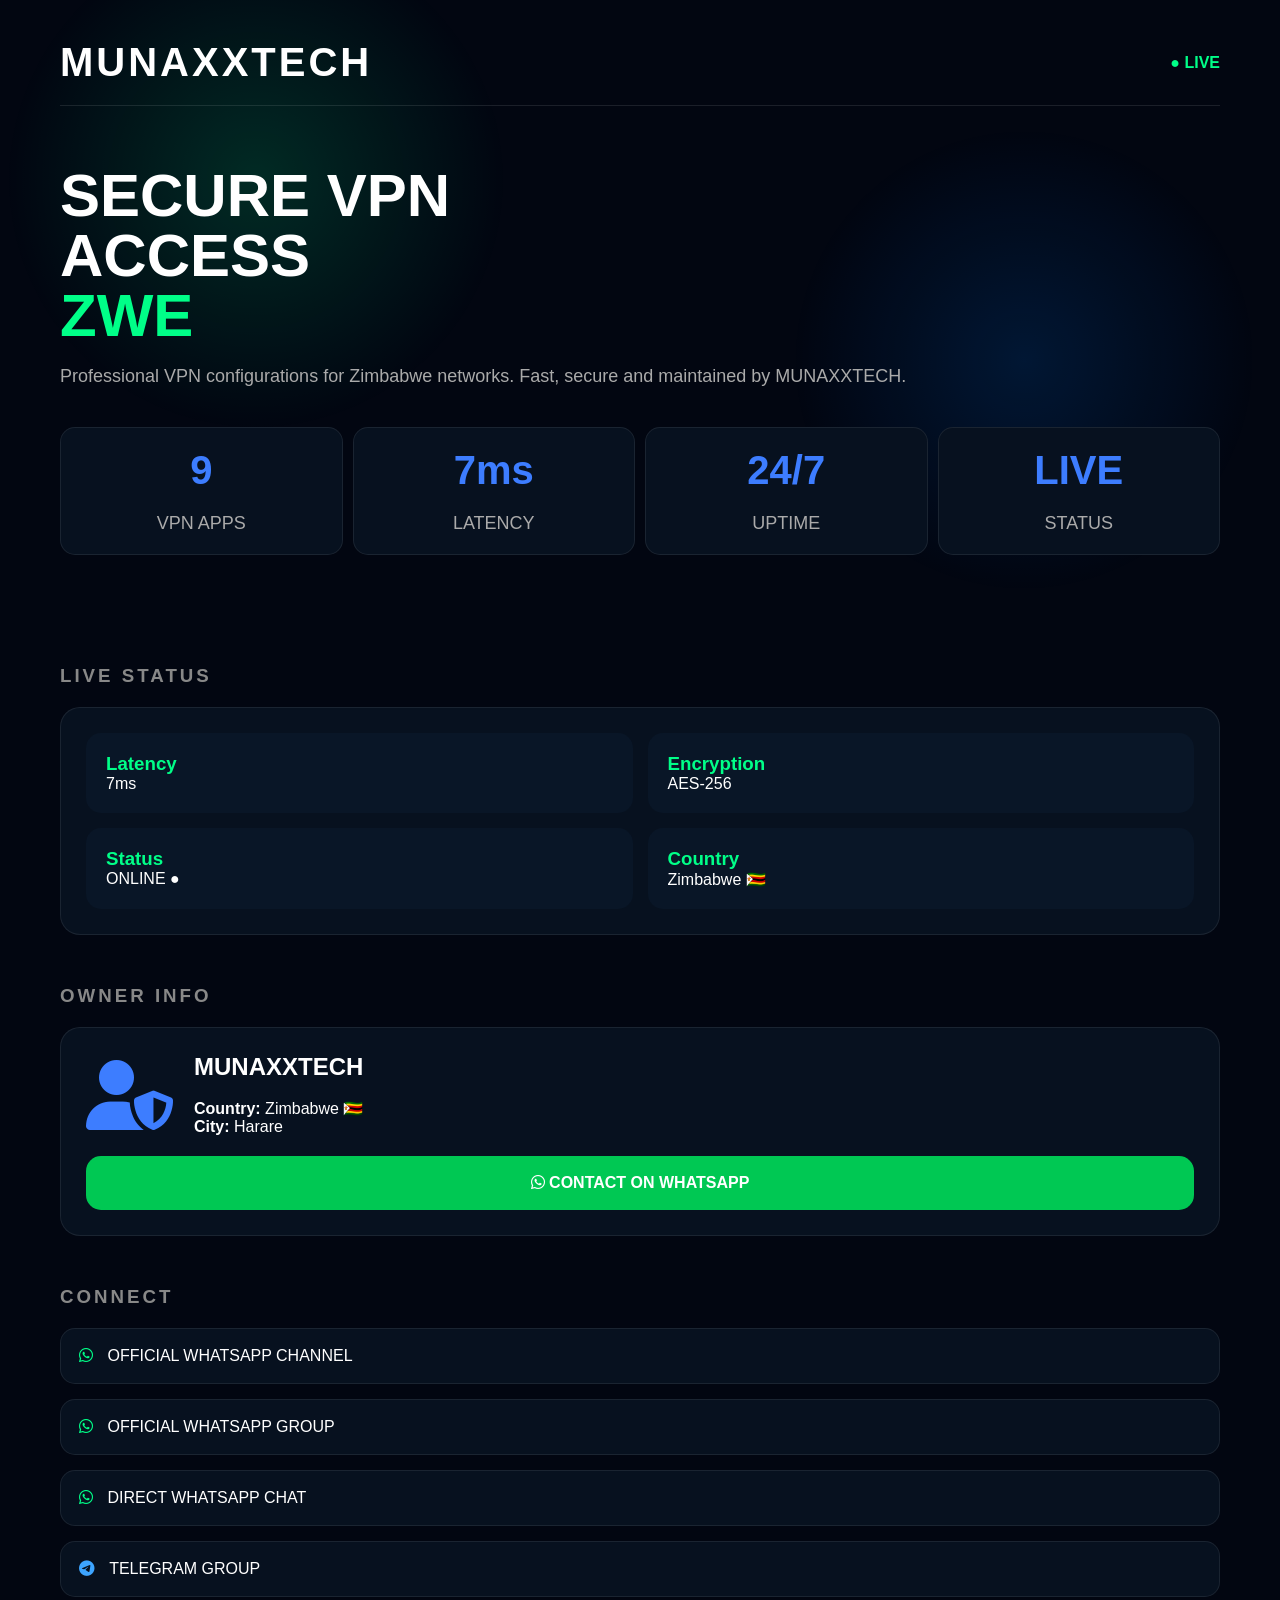
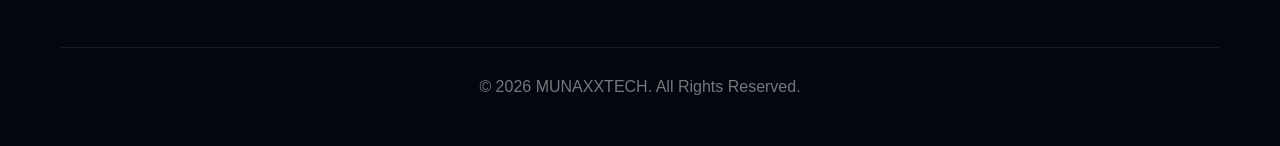
==== index.html @ 03273801 "Update index.html" ====
<!DOCTYPE html>
<html lang="en">
<head>
<meta charset="UTF-8">
<meta name="viewport" content="width=device-width, initial-scale=1.0">
<title>MUNAXXTECH</title>

<link rel="stylesheet" href="https://cdnjs.cloudflare.com/ajax/libs/font-awesome/6.5.1/css/all.min.css">

<style>
*{
margin:0;
padding:0;
box-sizing:border-box;
font-family:Arial,sans-serif;
}

body{
background:#020611;
color:white;
overflow-x:hidden;
}

body::before{
content:"";
position:fixed;
width:100%;
height:100%;
background:
radial-gradient(circle at 20% 20%,rgba(0,255,150,.15),transparent 20%),
radial-gradient(circle at 80% 40%,rgba(0,120,255,.15),transparent 20%);
z-index:-1;
}

.container{
max-width:1200px;
margin:auto;
padding:20px;
}

.header{
display:flex;
justify-content:space-between;
align-items:center;
padding:20px 0;
border-bottom:1px solid rgba(255,255,255,.1);
}

.logo{
font-size:40px;
font-weight:bold;
letter-spacing:3px;
color:white;
}

.live{
color:#00ff88;
font-weight:bold;
}

.hero{
padding:60px 0;
}

.hero h1{
font-size:60px;
line-height:1;
}

.hero span{
color:#00ff88;
}

.hero p{
margin-top:20px;
color:#aaa;
font-size:18px;
}

.stats{
display:grid;
grid-template-columns:repeat(4,1fr);
gap:10px;
margin-top:40px;
}

.stat{
background:#07111f;
border:1px solid rgba(255,255,255,.08);
padding:20px;
text-align:center;
border-radius:15px;
}

.stat h2{
color:#3d7dff;
font-size:40px;
}

.section-title{
margin:50px 0 20px;
color:#888;
letter-spacing:3px;
}

.card{
background:#07111f;
border:1px solid rgba(255,255,255,.08);
border-radius:20px;
padding:25px;
margin-bottom:20px;
}

.status-grid{
display:grid;
grid-template-columns:repeat(2,1fr);
gap:15px;
}

.status-box{
background:#091627;
padding:20px;
border-radius:15px;
}

.status-box h3{
color:#00ff88;
}

.owner{
display:flex;
gap:20px;
align-items:center;
}

.owner i{
font-size:70px;
color:#3d7dff;
}

.links{
display:flex;
flex-direction:column;
gap:15px;
}

.links a{
text-decoration:none;
color:white;
background:#07111f;
padding:18px;
border-radius:15px;
border:1px solid rgba(255,255,255,.08);
transition:.3s;
}

.links a:hover{
background:#0d1f37;
transform:translateY(-2px);
}

.links i{
margin-right:10px;
}

.whatsapp{
color:#00ff88;
}

.telegram{
color:#3da5ff;
}

.contact-btn{
display:block;
margin-top:20px;
background:#00c853;
color:white;
text-align:center;
padding:18px;
border-radius:15px;
text-decoration:none;
font-weight:bold;
}

footer{
margin-top:50px;
text-align:center;
padding:30px;
color:#777;
border-top:1px solid rgba(255,255,255,.08);
}

@media(max-width:768px){

.hero h1{
font-size:45px;
}

.stats{
grid-template-columns:repeat(2,1fr);
}

.status-grid{
grid-template-columns:1fr;
}

.owner{
flex-direction:column;
text-align:center;
}
}
</style>
</head>

<body>

<div class="container">

<div class="header">
<div class="logo">MUNAXXTECH</div>
<div class="live">● LIVE</div>
</div>

<section class="hero">
<h1>SECURE VPN<br>ACCESS<br><span>ZWE</span></h1>

<p>
Professional VPN configurations for Zimbabwe networks.
Fast, secure and maintained by MUNAXXTECH.
</p>

<div class="stats">
<div class="stat">
<h2>9</h2>
<p>VPN APPS</p>
</div>

<div class="stat">
<h2>7ms</h2>
<p>LATENCY</p>
</div>

<div class="stat">
<h2>24/7</h2>
<p>UPTIME</p>
</div>

<div class="stat">
<h2>LIVE</h2>
<p>STATUS</p>
</div>
</div>
</section>

<h3 class="section-title">LIVE STATUS</h3>

<div class="card">
<div class="status-grid">

<div class="status-box">
<h3>Latency</h3>
<p>7ms</p>
</div>

<div class="status-box">
<h3>Encryption</h3>
<p>AES-256</p>
</div>

<div class="status-box">
<h3>Status</h3>
<p>ONLINE ●</p>
</div>

<div class="status-box">
<h3>Country</h3>
<p>Zimbabwe 🇿🇼</p>
</div>

</div>
</div>

<h3 class="section-title">OWNER INFO</h3>

<div class="card">
<div class="owner">

<i class="fas fa-user-shield"></i>

<div>
<h2>MUNAXXTECH</h2>
<br>
<p><strong>Country:</strong> Zimbabwe 🇿🇼</p>
<p><strong>City:</strong> Harare</p>
</div>

</div>

<a class="contact-btn"
href="https://wa.me/263780930212?text=Hi%20MUNAXXTECH">
<i class="fab fa-whatsapp"></i>
CONTACT ON WHATSAPP
</a>

</div>

<h3 class="section-title">CONNECT</h3>

<div class="links">

<a href="https://whatsapp.com/channel/0029Vb84YoXBPzjUjqbZ5Y3A">
<i class="fab fa-whatsapp whatsapp"></i>
OFFICIAL WHATSAPP CHANNEL
</a>

<a href="https://chat.whatsapp.com/Ico1FmqPQt24l20AGNIb79?s=cl&p=a&ilr=1">
<i class="fab fa-whatsapp whatsapp"></i>
OFFICIAL WHATSAPP GROUP
</a>

<a href="https://wa.me/263780930212?text=Hi%20MUNAXXTECH">
<i class="fab fa-whatsapp whatsapp"></i>
DIRECT WHATSAPP CHAT
</a>

<a href="https://t.me/+JIW2xz5y0QU4YjM0">
<i class="fab fa-telegram telegram"></i>
TELEGRAM GROUP
</a>

</div>

<footer>
© 2026 MUNAXXTECH. All Rights Reserved.
</footer>

</div>

</body>
</html>
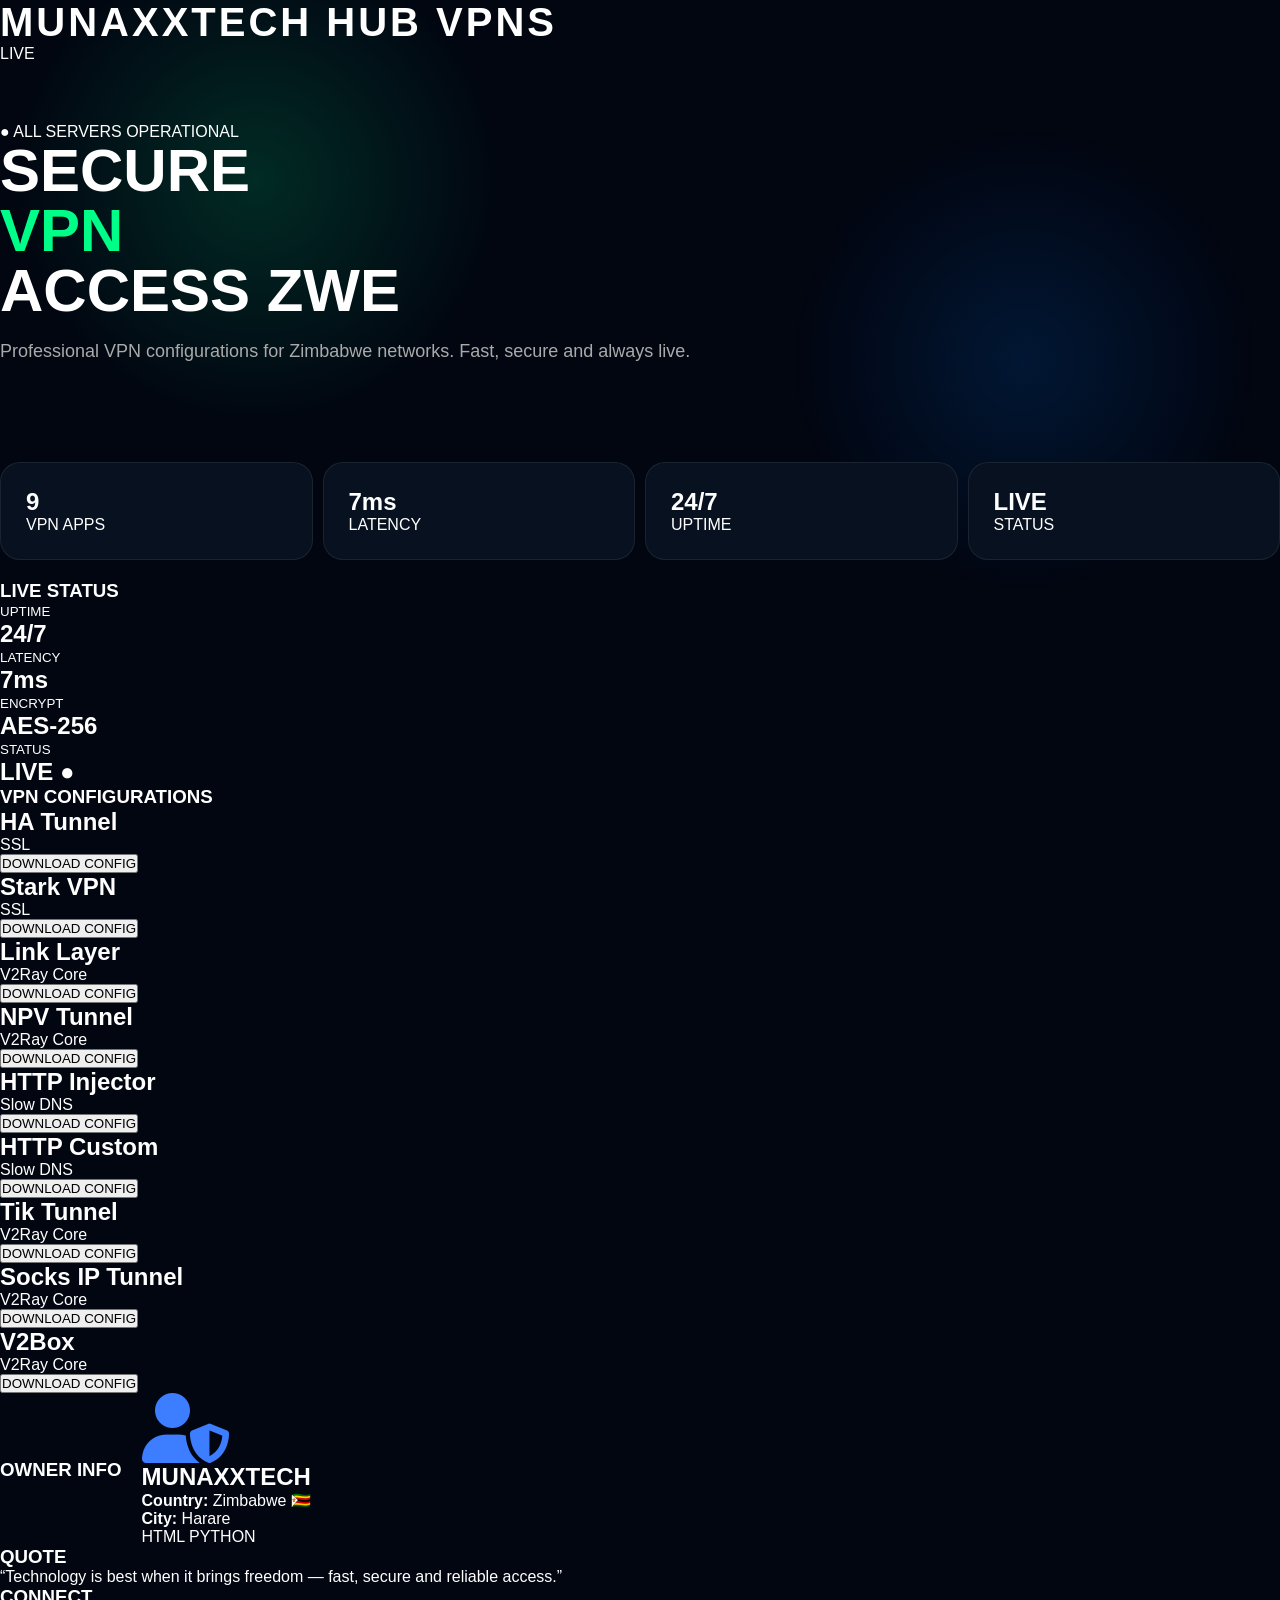
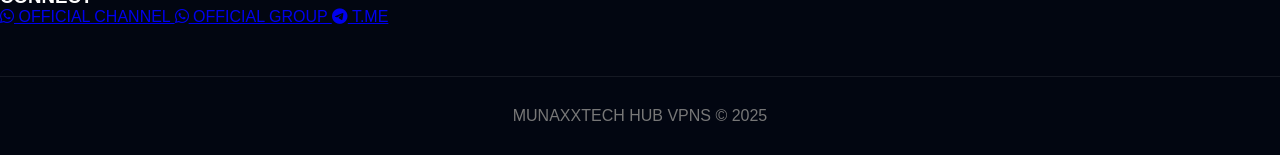
==== commit ce10e298: "Update index.html" ====
--- a/index.html
+++ b/index.html
@@ -3,339 +3,257 @@
 <head>
 <meta charset="UTF-8">
 <meta name="viewport" content="width=device-width, initial-scale=1.0">
-<title>MUNAXXTECH</title>
-
-<link rel="stylesheet" href="https://cdnjs.cloudflare.com/ajax/libs/font-awesome/6.5.1/css/all.min.css">
-
-<style>
-*{
-margin:0;
-padding:0;
-box-sizing:border-box;
-font-family:Arial,sans-serif;
-}
-
-body{
-background:#020611;
-color:white;
-overflow-x:hidden;
-}
-
-body::before{
-content:"";
-position:fixed;
-width:100%;
-height:100%;
-background:
-radial-gradient(circle at 20% 20%,rgba(0,255,150,.15),transparent 20%),
-radial-gradient(circle at 80% 40%,rgba(0,120,255,.15),transparent 20%);
-z-index:-1;
-}
-
-.container{
-max-width:1200px;
-margin:auto;
-padding:20px;
-}
-
-.header{
-display:flex;
-justify-content:space-between;
-align-items:center;
-padding:20px 0;
-border-bottom:1px solid rgba(255,255,255,.1);
-}
-
-.logo{
-font-size:40px;
-font-weight:bold;
-letter-spacing:3px;
-color:white;
-}
-
-.live{
-color:#00ff88;
-font-weight:bold;
-}
-
-.hero{
-padding:60px 0;
-}
-
-.hero h1{
-font-size:60px;
-line-height:1;
-}
-
-.hero span{
-color:#00ff88;
-}
-
-.hero p{
-margin-top:20px;
-color:#aaa;
-font-size:18px;
-}
-
-.stats{
-display:grid;
-grid-template-columns:repeat(4,1fr);
-gap:10px;
-margin-top:40px;
-}
-
-.stat{
-background:#07111f;
-border:1px solid rgba(255,255,255,.08);
-padding:20px;
-text-align:center;
-border-radius:15px;
-}
-
-.stat h2{
-color:#3d7dff;
-font-size:40px;
-}
-
-.section-title{
-margin:50px 0 20px;
-color:#888;
-letter-spacing:3px;
-}
-
-.card{
-background:#07111f;
-border:1px solid rgba(255,255,255,.08);
-border-radius:20px;
-padding:25px;
-margin-bottom:20px;
-}
-
-.status-grid{
-display:grid;
-grid-template-columns:repeat(2,1fr);
-gap:15px;
-}
-
-.status-box{
-background:#091627;
-padding:20px;
-border-radius:15px;
-}
-
-.status-box h3{
-color:#00ff88;
-}
-
-.owner{
-display:flex;
-gap:20px;
-align-items:center;
-}
-
-.owner i{
-font-size:70px;
-color:#3d7dff;
-}
-
-.links{
-display:flex;
-flex-direction:column;
-gap:15px;
-}
-
-.links a{
-text-decoration:none;
-color:white;
-background:#07111f;
-padding:18px;
-border-radius:15px;
-border:1px solid rgba(255,255,255,.08);
-transition:.3s;
-}
-
-.links a:hover{
-background:#0d1f37;
-transform:translateY(-2px);
-}
-
-.links i{
-margin-right:10px;
-}
-
-.whatsapp{
-color:#00ff88;
-}
-
-.telegram{
-color:#3da5ff;
-}
-
-.contact-btn{
-display:block;
-margin-top:20px;
-background:#00c853;
-color:white;
-text-align:center;
-padding:18px;
-border-radius:15px;
-text-decoration:none;
-font-weight:bold;
-}
-
-footer{
-margin-top:50px;
-text-align:center;
-padding:30px;
-color:#777;
-border-top:1px solid rgba(255,255,255,.08);
-}
-
-@media(max-width:768px){
-
-.hero h1{
-font-size:45px;
-}
-
-.stats{
-grid-template-columns:repeat(2,1fr);
-}
-
-.status-grid{
-grid-template-columns:1fr;
-}
-
-.owner{
-flex-direction:column;
-text-align:center;
-}
-}
-</style>
+<title>MUNAXXTECH HUB VPNS</title>
+
+<link rel="stylesheet" href="style.css">
+
+<link rel="stylesheet"
+href="https://cdnjs.cloudflare.com/ajax/libs/font-awesome/6.5.1/css/all.min.css">
 </head>
 
 <body>
 
-<div class="container">
-
-<div class="header">
-<div class="logo">MUNAXXTECH</div>
-<div class="live">● LIVE</div>
-</div>
+<div class="background"></div>
+
+<header>
+    <div class="logo">
+        <span class="dot"></span>
+        MUNAXXTECH HUB VPNS
+    </div>
+
+    <div class="status">
+        <span class="live-dot"></span>
+        LIVE
+    </div>
+</header>
 
 <section class="hero">
-<h1>SECURE VPN<br>ACCESS<br><span>ZWE</span></h1>
-
-<p>
-Professional VPN configurations for Zimbabwe networks.
-Fast, secure and maintained by MUNAXXTECH.
-</p>
-
-<div class="stats">
-<div class="stat">
-<h2>9</h2>
-<p>VPN APPS</p>
-</div>
-
-<div class="stat">
-<h2>7ms</h2>
-<p>LATENCY</p>
-</div>
-
-<div class="stat">
-<h2>24/7</h2>
-<p>UPTIME</p>
-</div>
-
-<div class="stat">
-<h2>LIVE</h2>
-<p>STATUS</p>
-</div>
-</div>
-</section>
-
-<h3 class="section-title">LIVE STATUS</h3>
-
-<div class="card">
-<div class="status-grid">
-
-<div class="status-box">
-<h3>Latency</h3>
-<p>7ms</p>
-</div>
-
-<div class="status-box">
-<h3>Encryption</h3>
-<p>AES-256</p>
-</div>
-
-<div class="status-box">
-<h3>Status</h3>
-<p>ONLINE ●</p>
-</div>
-
-<div class="status-box">
-<h3>Country</h3>
-<p>Zimbabwe 🇿🇼</p>
-</div>
-
-</div>
-</div>
-
-<h3 class="section-title">OWNER INFO</h3>
-
-<div class="card">
-<div class="owner">
-
-<i class="fas fa-user-shield"></i>
-
-<div>
-<h2>MUNAXXTECH</h2>
-<br>
-<p><strong>Country:</strong> Zimbabwe 🇿🇼</p>
-<p><strong>City:</strong> Harare</p>
-</div>
-
-</div>
-
-<a class="contact-btn"
-href="https://wa.me/263780930212?text=Hi%20MUNAXXTECH">
+
+    <div class="server-badge">
+        ● ALL SERVERS OPERATIONAL
+    </div>
+
+    <h1>
+        SECURE<br>
+        <span>VPN</span><br>
+        ACCESS ZWE
+    </h1>
+
+    <p>
+        Professional VPN configurations for Zimbabwe networks.
+        Fast, secure and always live.
+    </p>
+
+</section>
+
+<section class="stats">
+
+    <div class="card">
+        <h2>9</h2>
+        <p>VPN APPS</p>
+    </div>
+
+    <div class="card">
+        <h2>7ms</h2>
+        <p>LATENCY</p>
+    </div>
+
+    <div class="card">
+        <h2>24/7</h2>
+        <p>UPTIME</p>
+    </div>
+
+    <div class="card">
+        <h2>LIVE</h2>
+        <p>STATUS</p>
+    </div>
+
+</section>
+
+<section class="live-status">
+
+    <h3>LIVE STATUS</h3>
+
+    <div class="status-card">
+
+        <div>
+            <small>UPTIME</small>
+            <h2>24/7</h2>
+        </div>
+
+        <div>
+            <small>LATENCY</small>
+            <h2>7ms</h2>
+        </div>
+
+        <div>
+            <small>ENCRYPT</small>
+            <h2>AES-256</h2>
+        </div>
+
+        <div>
+            <small>STATUS</small>
+            <h2 class="green">LIVE ●</h2>
+        </div>
+
+    </div>
+
+</section>
+
+<section class="vpn-section">
+
+<h3>VPN CONFIGURATIONS</h3>
+
+<div class="vpn-card">
+    <div>
+        <h2>HA Tunnel</h2>
+        <p>SSL</p>
+    </div>
+    <button>DOWNLOAD CONFIG</button>
+</div>
+
+<div class="vpn-card">
+    <div>
+        <h2>Stark VPN</h2>
+        <p>SSL</p>
+    </div>
+    <button>DOWNLOAD CONFIG</button>
+</div>
+
+<div class="vpn-card">
+    <div>
+        <h2>Link Layer</h2>
+        <p>V2Ray Core</p>
+    </div>
+    <button>DOWNLOAD CONFIG</button>
+</div>
+
+<div class="vpn-card">
+    <div>
+        <h2>NPV Tunnel</h2>
+        <p>V2Ray Core</p>
+    </div>
+    <button>DOWNLOAD CONFIG</button>
+</div>
+
+<div class="vpn-card">
+    <div>
+        <h2>HTTP Injector</h2>
+        <p>Slow DNS</p>
+    </div>
+    <button>DOWNLOAD CONFIG</button>
+</div>
+
+<div class="vpn-card">
+    <div>
+        <h2>HTTP Custom</h2>
+        <p>Slow DNS</p>
+    </div>
+    <button>DOWNLOAD CONFIG</button>
+</div>
+
+<div class="vpn-card">
+    <div>
+        <h2>Tik Tunnel</h2>
+        <p>V2Ray Core</p>
+    </div>
+    <button>DOWNLOAD CONFIG</button>
+</div>
+
+<div class="vpn-card">
+    <div>
+        <h2>Socks IP Tunnel</h2>
+        <p>V2Ray Core</p>
+    </div>
+    <button>DOWNLOAD CONFIG</button>
+</div>
+
+<div class="vpn-card">
+    <div>
+        <h2>V2Box</h2>
+        <p>V2Ray Core</p>
+    </div>
+    <button>DOWNLOAD CONFIG</button>
+</div>
+
+</section>
+
+<section class="owner">
+
+<h3>OWNER INFO</h3>
+
+<div class="owner-card">
+
+    <div class="owner-icon">
+        <i class="fas fa-user-shield"></i>
+    </div>
+
+    <div>
+
+        <h2>MUNAXXTECH</h2>
+
+        <p><strong>Country:</strong> Zimbabwe 🇿🇼</p>
+
+        <p><strong>City:</strong> Harare</p>
+
+        <div class="skills">
+            <span>HTML</span>
+            <span>PYTHON</span>
+        </div>
+
+    </div>
+
+</div>
+
+</section>
+
+<section class="quote">
+
+<h3>QUOTE</h3>
+
+<div class="quote-box">
+    “Technology is best when it brings freedom —
+    fast, secure and reliable access.”
+</div>
+
+</section>
+
+<section class="connect">
+
+<h3>CONNECT</h3>
+
+<a class="connect-btn"
+href="https://whatsapp.com/channel/0029Vb84YoXBPzjUjqbZ5Y3A"
+target="_blank">
+
 <i class="fab fa-whatsapp"></i>
-CONTACT ON WHATSAPP
+OFFICIAL CHANNEL
+
 </a>
 
-</div>
-
-<h3 class="section-title">CONNECT</h3>
-
-<div class="links">
-
-<a href="https://whatsapp.com/channel/0029Vb84YoXBPzjUjqbZ5Y3A">
-<i class="fab fa-whatsapp whatsapp"></i>
-OFFICIAL WHATSAPP CHANNEL
+<a class="connect-btn"
+href="https://chat.whatsapp.com/Ico1FmqPQt24l20AGNIb79?s=cl&p=a&ilr=1"
+target="_blank">
+
+<i class="fab fa-whatsapp"></i>
+OFFICIAL GROUP
+
 </a>
 
-<a href="https://chat.whatsapp.com/Ico1FmqPQt24l20AGNIb79?s=cl&p=a&ilr=1">
-<i class="fab fa-whatsapp whatsapp"></i>
-OFFICIAL WHATSAPP GROUP
+<a class="connect-btn"
+href="https://t.me/+JIW2xz5y0QU4YjM0"
+target="_blank">
+
+<i class="fab fa-telegram"></i>
+T.ME
+
 </a>
 
-<a href="https://wa.me/263780930212?text=Hi%20MUNAXXTECH">
-<i class="fab fa-whatsapp whatsapp"></i>
-DIRECT WHATSAPP CHAT
-</a>
-
-<a href="https://t.me/+JIW2xz5y0QU4YjM0">
-<i class="fab fa-telegram telegram"></i>
-TELEGRAM GROUP
-</a>
-
-</div>
+</section>
 
 <footer>
-© 2026 MUNAXXTECH. All Rights Reserved.
+    MUNAXXTECH HUB VPNS © 2025
 </footer>
-
-</div>
 
 </body>
 </html>
--- a/style.css
+++ b/style.css
@@ -0,0 +1,208 @@
+*{
+    margin:0;
+    padding:0;
+    box-sizing:border-box;
+    font-family:Arial,sans-serif;
+}
+
+body{
+    background:#020611;
+    color:white;
+    overflow-x:hidden;
+}
+
+body::before{
+    content:"";
+    position:fixed;
+    width:100%;
+    height:100%;
+    background:
+    radial-gradient(circle at 20% 20%,rgba(0,255,150,.15),transparent 20%),
+    radial-gradient(circle at 80% 40%,rgba(0,120,255,.15),transparent 20%);
+    z-index:-1;
+}
+
+.container{
+    max-width:1200px;
+    margin:auto;
+    padding:20px;
+}
+
+.header{
+    display:flex;
+    justify-content:space-between;
+    align-items:center;
+    padding:20px 0;
+    border-bottom:1px solid rgba(255,255,255,.1);
+}
+
+.logo{
+    font-size:40px;
+    font-weight:bold;
+    letter-spacing:3px;
+    color:white;
+}
+
+.live{
+    color:#00ff88;
+    font-weight:bold;
+}
+
+.hero{
+    padding:60px 0;
+}
+
+.hero h1{
+    font-size:60px;
+    line-height:1;
+}
+
+.hero span{
+    color:#00ff88;
+}
+
+.hero p{
+    margin-top:20px;
+    color:#aaa;
+    font-size:18px;
+}
+
+.stats{
+    display:grid;
+    grid-template-columns:repeat(4,1fr);
+    gap:10px;
+    margin-top:40px;
+}
+
+.stat{
+    background:#07111f;
+    border:1px solid rgba(255,255,255,.08);
+    padding:20px;
+    text-align:center;
+    border-radius:15px;
+}
+
+.stat h2{
+    color:#3d7dff;
+    font-size:40px;
+}
+
+.section-title{
+    margin:50px 0 20px;
+    color:#888;
+    letter-spacing:3px;
+}
+
+.card{
+    background:#07111f;
+    border:1px solid rgba(255,255,255,.08);
+    border-radius:20px;
+    padding:25px;
+    margin-bottom:20px;
+}
+
+.status-grid{
+    display:grid;
+    grid-template-columns:repeat(2,1fr);
+    gap:15px;
+}
+
+.status-box{
+    background:#091627;
+    padding:20px;
+    border-radius:15px;
+}
+
+.status-box h3{
+    color:#00ff88;
+}
+
+.owner{
+    display:flex;
+    gap:20px;
+    align-items:center;
+}
+
+.owner i{
+    font-size:70px;
+    color:#3d7dff;
+}
+
+.links{
+    display:flex;
+    flex-direction:column;
+    gap:15px;
+}
+
+.links a{
+    text-decoration:none;
+    color:white;
+    background:#07111f;
+    padding:18px;
+    border-radius:15px;
+    border:1px solid rgba(255,255,255,.08);
+    transition:0.3s;
+}
+
+.links a:hover{
+    background:#0d1f37;
+    transform:translateY(-2px);
+}
+
+.links i{
+    margin-right:10px;
+}
+
+.whatsapp{
+    color:#00ff88;
+}
+
+.telegram{
+    color:#3da5ff;
+}
+
+.contact-btn{
+    display:block;
+    margin-top:20px;
+    background:#00c853;
+    color:white;
+    text-align:center;
+    padding:18px;
+    border-radius:15px;
+    text-decoration:none;
+    font-weight:bold;
+    transition:0.3s;
+}
+
+.contact-btn:hover{
+    background:#00e676;
+    transform:translateY(-2px);
+}
+
+footer{
+    margin-top:50px;
+    text-align:center;
+    padding:30px;
+    color:#777;
+    border-top:1px solid rgba(255,255,255,.08);
+}
+
+@media(max-width:768px){
+
+    .hero h1{
+        font-size:45px;
+    }
+
+    .stats{
+        grid-template-columns:repeat(2,1fr);
+    }
+
+    .status-grid{
+        grid-template-columns:1fr;
+    }
+
+    .owner{
+        flex-direction:column;
+        text-align:center;
+    }
+}
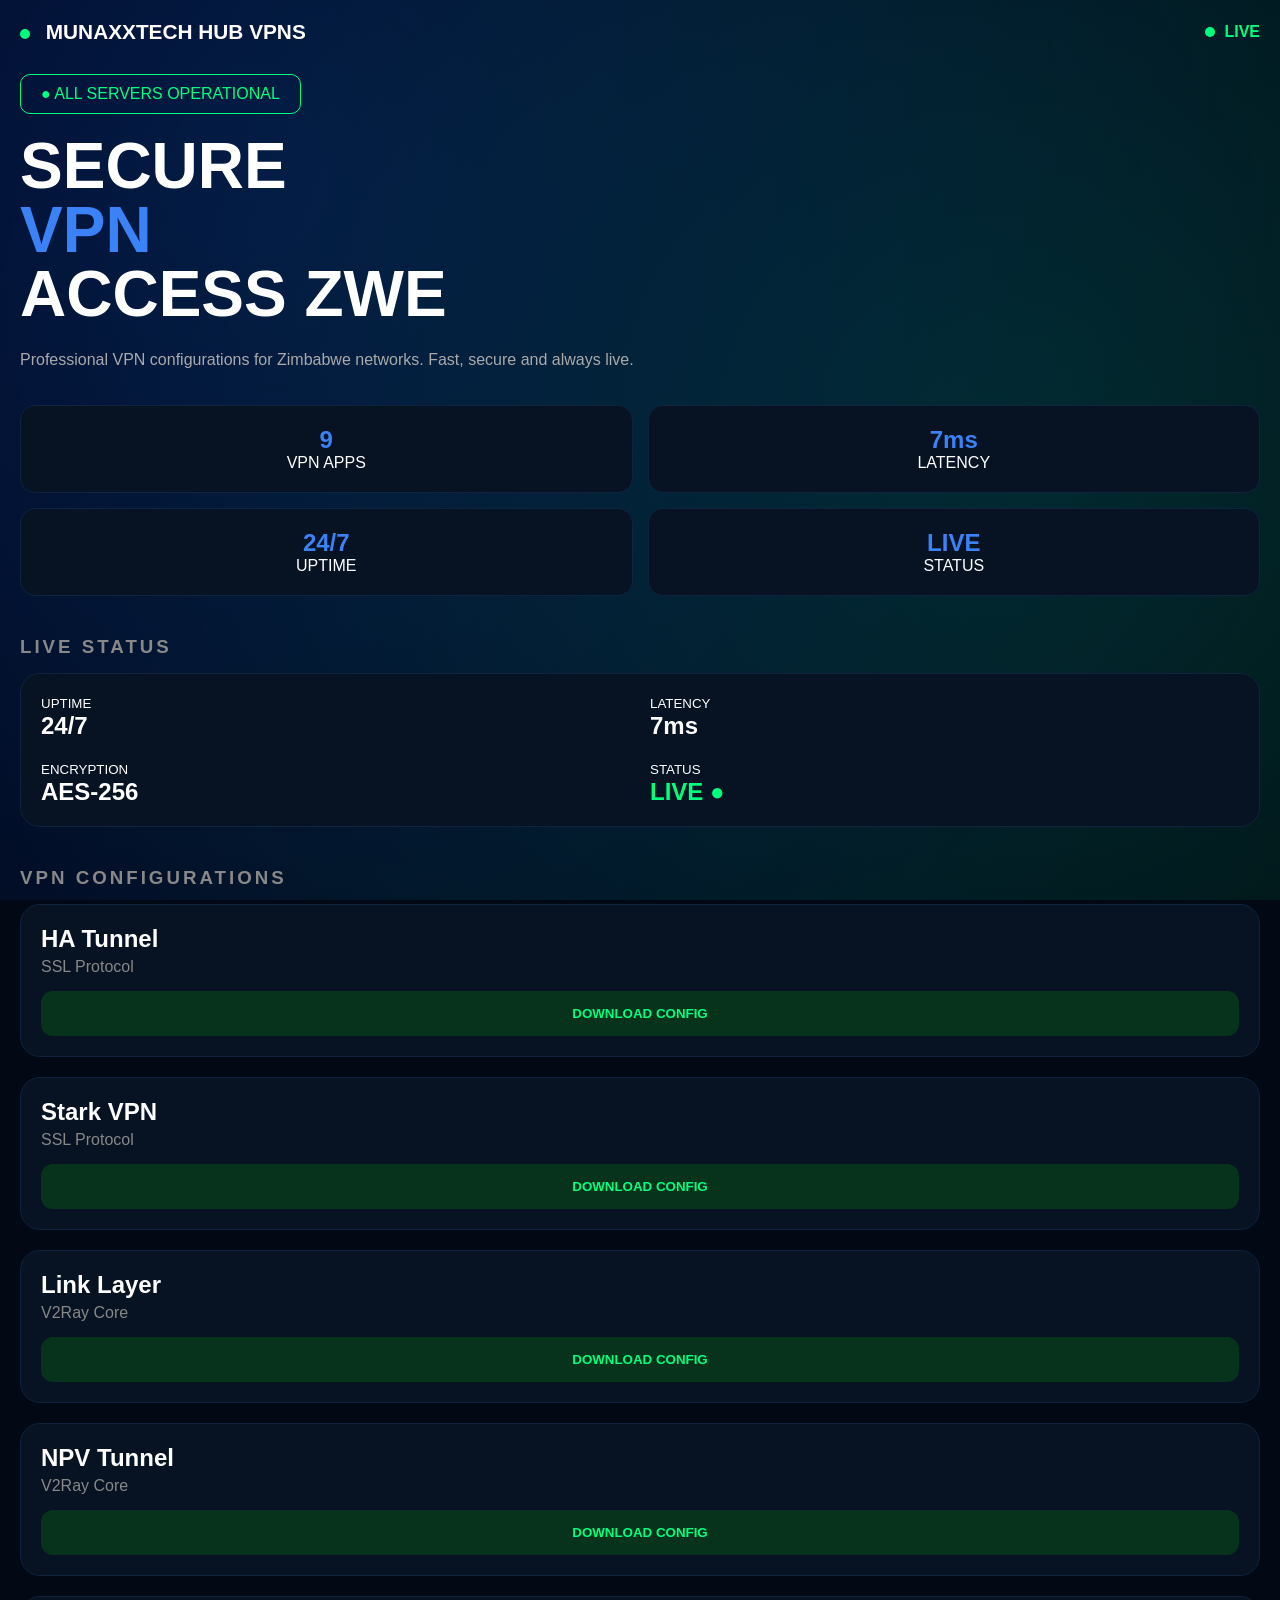
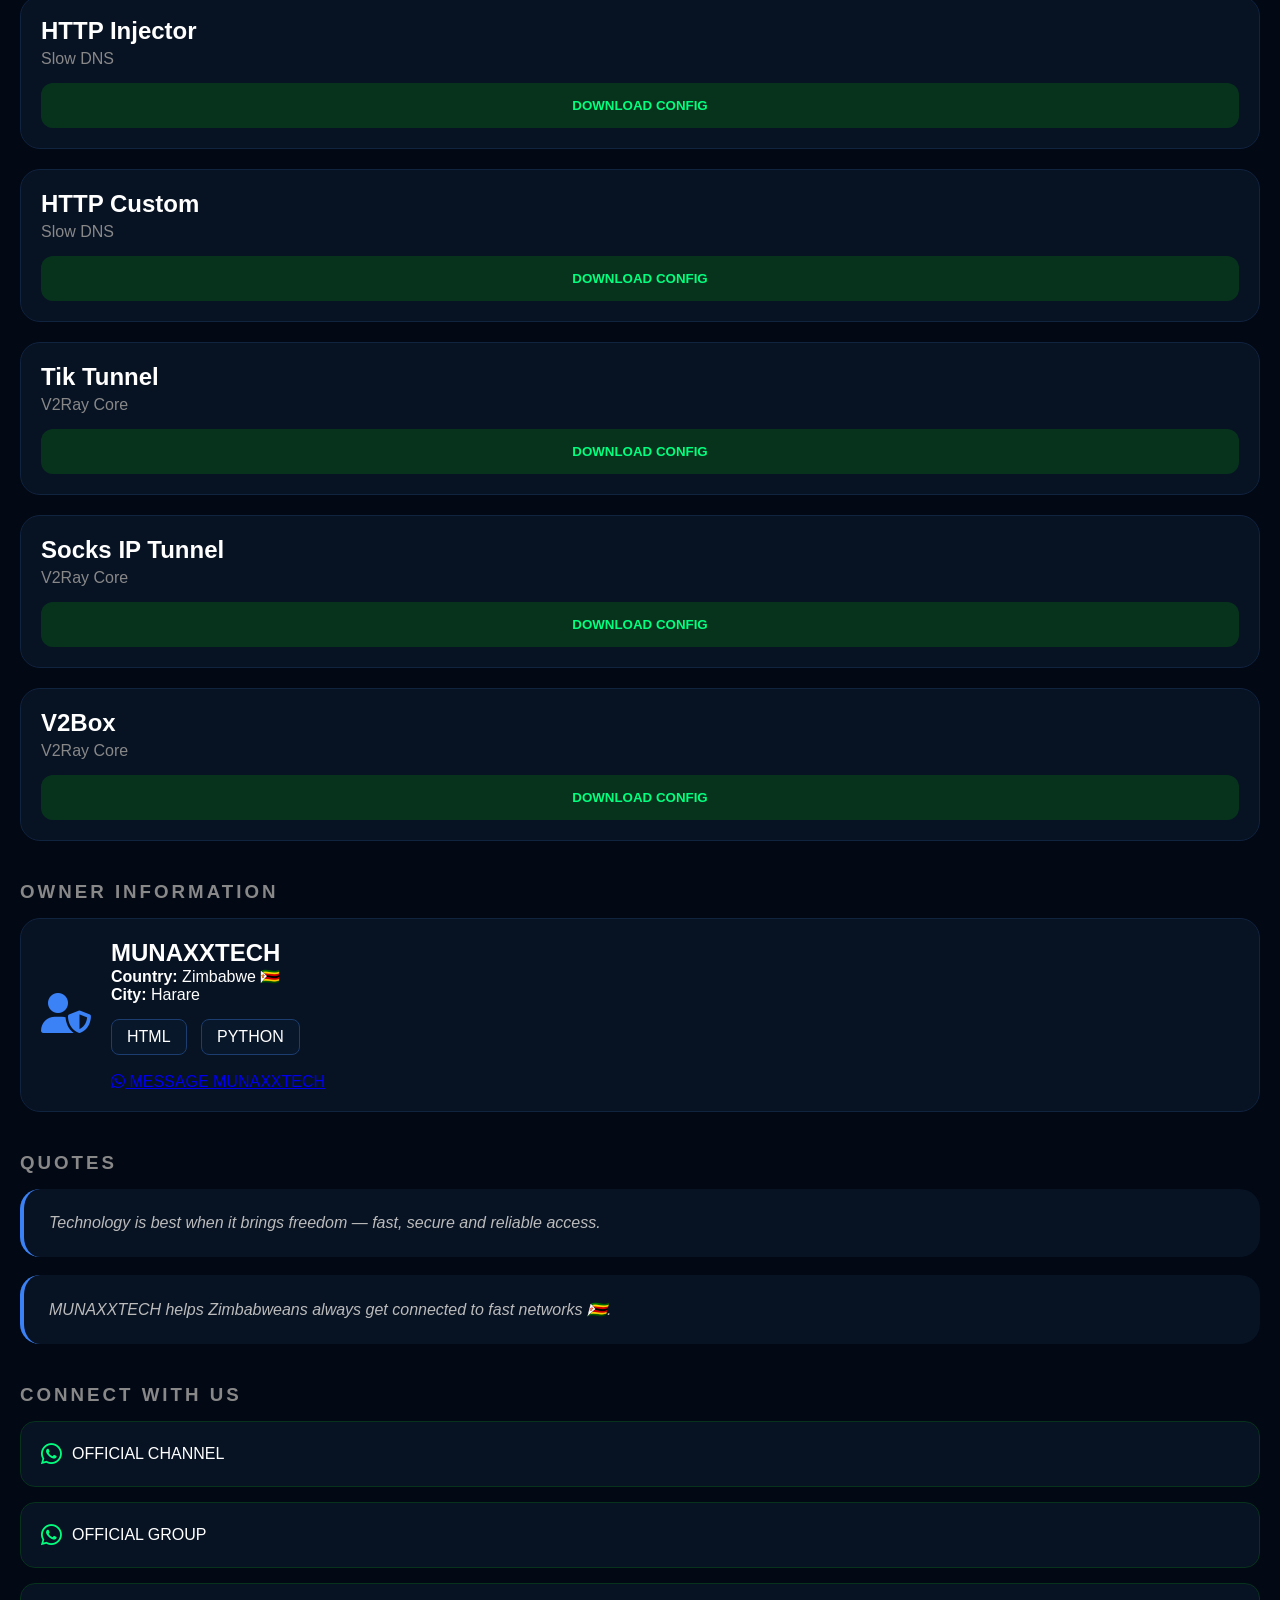
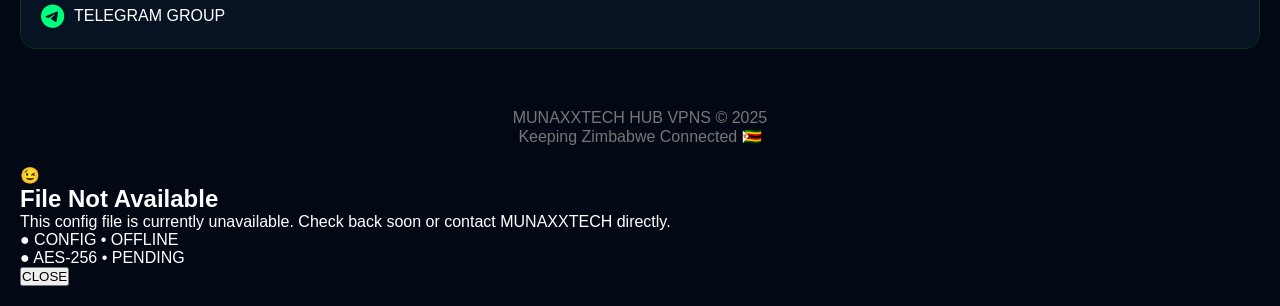
==== commit 75c54467: "Update index.html" ====
--- a/index.html
+++ b/index.html
@@ -87,7 +87,7 @@
         </div>
 
         <div>
-            <small>ENCRYPT</small>
+            <small>ENCRYPTION</small>
             <h2>AES-256</h2>
         </div>
 
@@ -105,74 +105,56 @@
 <h3>VPN CONFIGURATIONS</h3>
 
 <div class="vpn-card">
-    <div>
-        <h2>HA Tunnel</h2>
-        <p>SSL</p>
-    </div>
-    <button>DOWNLOAD CONFIG</button>
-</div>
-
-<div class="vpn-card">
-    <div>
-        <h2>Stark VPN</h2>
-        <p>SSL</p>
-    </div>
-    <button>DOWNLOAD CONFIG</button>
-</div>
-
-<div class="vpn-card">
-    <div>
-        <h2>Link Layer</h2>
-        <p>V2Ray Core</p>
-    </div>
-    <button>DOWNLOAD CONFIG</button>
-</div>
-
-<div class="vpn-card">
-    <div>
-        <h2>NPV Tunnel</h2>
-        <p>V2Ray Core</p>
-    </div>
-    <button>DOWNLOAD CONFIG</button>
-</div>
-
-<div class="vpn-card">
-    <div>
-        <h2>HTTP Injector</h2>
-        <p>Slow DNS</p>
-    </div>
-    <button>DOWNLOAD CONFIG</button>
-</div>
-
-<div class="vpn-card">
-    <div>
-        <h2>HTTP Custom</h2>
-        <p>Slow DNS</p>
-    </div>
-    <button>DOWNLOAD CONFIG</button>
-</div>
-
-<div class="vpn-card">
-    <div>
-        <h2>Tik Tunnel</h2>
-        <p>V2Ray Core</p>
-    </div>
-    <button>DOWNLOAD CONFIG</button>
-</div>
-
-<div class="vpn-card">
-    <div>
-        <h2>Socks IP Tunnel</h2>
-        <p>V2Ray Core</p>
-    </div>
-    <button>DOWNLOAD CONFIG</button>
-</div>
-
-<div class="vpn-card">
-    <div>
-        <h2>V2Box</h2>
-        <p>V2Ray Core</p>
-    </div>
+    <h2>HA Tunnel</h2>
+    <p>SSL Protocol</p>
+    <button>DOWNLOAD CONFIG</button>
+</div>
+
+<div class="vpn-card">
+    <h2>Stark VPN</h2>
+    <p>SSL Protocol</p>
+    <button>DOWNLOAD CONFIG</button>
+</div>
+
+<div class="vpn-card">
+    <h2>Link Layer</h2>
+    <p>V2Ray Core</p>
+    <button>DOWNLOAD CONFIG</button>
+</div>
+
+<div class="vpn-card">
+    <h2>NPV Tunnel</h2>
+    <p>V2Ray Core</p>
+    <button>DOWNLOAD CONFIG</button>
+</div>
+
+<div class="vpn-card">
+    <h2>HTTP Injector</h2>
+    <p>Slow DNS</p>
+    <button>DOWNLOAD CONFIG</button>
+</div>
+
+<div class="vpn-card">
+    <h2>HTTP Custom</h2>
+    <p>Slow DNS</p>
+    <button>DOWNLOAD CONFIG</button>
+</div>
+
+<div class="vpn-card">
+    <h2>Tik Tunnel</h2>
+    <p>V2Ray Core</p>
+    <button>DOWNLOAD CONFIG</button>
+</div>
+
+<div class="vpn-card">
+    <h2>Socks IP Tunnel</h2>
+    <p>V2Ray Core</p>
+    <button>DOWNLOAD CONFIG</button>
+</div>
+
+<div class="vpn-card">
+    <h2>V2Box</h2>
+    <p>V2Ray Core</p>
     <button>DOWNLOAD CONFIG</button>
 </div>
 
@@ -180,7 +162,7 @@
 
 <section class="owner">
 
-<h3>OWNER INFO</h3>
+<h3>OWNER INFORMATION</h3>
 
 <div class="owner-card">
 
@@ -201,6 +183,17 @@
             <span>PYTHON</span>
         </div>
 
+        <br>
+
+        <a class="whatsapp-owner-btn"
+        href="https://wa.me/263780939212?text=Hy%20MUNAXXTECH"
+        target="_blank">
+
+        <i class="fab fa-whatsapp"></i>
+        MESSAGE MUNAXXTECH
+
+        </a>
+
     </div>
 
 </div>
@@ -209,18 +202,23 @@
 
 <section class="quote">
 
-<h3>QUOTE</h3>
+<h3>QUOTES</h3>
 
 <div class="quote-box">
-    “Technology is best when it brings freedom —
-    fast, secure and reliable access.”
+Technology is best when it brings freedom — fast, secure and reliable access.
+</div>
+
+<br>
+
+<div class="quote-box">
+MUNAXXTECH helps Zimbabweans always get connected to fast networks 🇿🇼.
 </div>
 
 </section>
 
 <section class="connect">
 
-<h3>CONNECT</h3>
+<h3>CONNECT WITH US</h3>
 
 <a class="connect-btn"
 href="https://whatsapp.com/channel/0029Vb84YoXBPzjUjqbZ5Y3A"
@@ -245,7 +243,7 @@
 target="_blank">
 
 <i class="fab fa-telegram"></i>
-T.ME
+TELEGRAM GROUP
 
 </a>
 
@@ -253,7 +251,62 @@
 
 <footer>
     MUNAXXTECH HUB VPNS © 2025
+    <br>
+    Keeping Zimbabwe Connected 🇿🇼
 </footer>
+
+<!-- POPUP -->
+
+<div class="popup" id="configPopup">
+
+<div class="popup-content">
+
+<div class="popup-emoji">😉</div>
+
+<h2>File Not Available</h2>
+
+<p>
+This config file is currently unavailable.
+Check back soon or contact MUNAXXTECH directly.
+</p>
+
+<div class="popup-box">
+● CONFIG • OFFLINE
+</div>
+
+<div class="popup-box">
+● AES-256 • PENDING
+</div>
+
+<button class="close-btn" onclick="closePopup()">
+CLOSE
+</button>
+
+</div>
+
+</div>
+
+<script>
+
+const buttons = document.querySelectorAll(".vpn-card button");
+
+buttons.forEach(button => {
+button.addEventListener("click", () => {
+document.getElementById("configPopup").style.display = "flex";
+});
+});
+
+function closePopup() {
+document.getElementById("configPopup").style.display = "none";
+}
+
+window.addEventListener("click", function(e){
+if(e.target === document.getElementById("configPopup")){
+closePopup();
+}
+});
+
+</script>
 
 </body>
 </html>
--- a/style.css
+++ b/style.css
@@ -1,208 +1,255 @@
 *{
-    margin:0;
-    padding:0;
-    box-sizing:border-box;
-    font-family:Arial,sans-serif;
+margin:0;
+padding:0;
+box-sizing:border-box;
+font-family:Arial,sans-serif;
 }
 
 body{
-    background:#020611;
-    color:white;
-    overflow-x:hidden;
-}
-
-body::before{
-    content:"";
-    position:fixed;
-    width:100%;
-    height:100%;
-    background:
-    radial-gradient(circle at 20% 20%,rgba(0,255,150,.15),transparent 20%),
-    radial-gradient(circle at 80% 40%,rgba(0,120,255,.15),transparent 20%);
-    z-index:-1;
-}
-
-.container{
-    max-width:1200px;
-    margin:auto;
-    padding:20px;
-}
-
-.header{
-    display:flex;
-    justify-content:space-between;
-    align-items:center;
-    padding:20px 0;
-    border-bottom:1px solid rgba(255,255,255,.1);
+background:#020814;
+color:white;
+padding:20px;
+overflow-x:hidden;
+}
+
+.background{
+position:fixed;
+top:0;
+left:0;
+width:100%;
+height:100%;
+background:
+radial-gradient(circle at 20% 20%,#0b4cff33,transparent),
+radial-gradient(circle at 80% 50%,#00ff7f22,transparent);
+z-index:-1;
+}
+
+header{
+display:flex;
+justify-content:space-between;
+align-items:center;
+margin-bottom:30px;
 }
 
 .logo{
-    font-size:40px;
-    font-weight:bold;
-    letter-spacing:3px;
-    color:white;
-}
-
-.live{
-    color:#00ff88;
-    font-weight:bold;
+font-size:1.3rem;
+font-weight:bold;
+}
+
+.dot{
+height:10px;
+width:10px;
+background:#00ff7f;
+display:inline-block;
+border-radius:50%;
+margin-right:10px;
+}
+
+.status{
+color:#00ff7f;
+font-weight:bold;
+}
+
+.live-dot{
+width:10px;
+height:10px;
+background:#00ff7f;
+border-radius:50%;
+display:inline-block;
+margin-right:5px;
 }
 
 .hero{
-    padding:60px 0;
+margin-top:30px;
+}
+
+.server-badge{
+display:inline-block;
+border:1px solid #00ff7f;
+padding:10px 20px;
+border-radius:10px;
+color:#00ff7f;
+margin-bottom:20px;
 }
 
 .hero h1{
-    font-size:60px;
-    line-height:1;
+font-size:4rem;
+line-height:1;
+font-weight:900;
 }
 
 .hero span{
-    color:#00ff88;
+color:#3b82f6;
 }
 
 .hero p{
-    margin-top:20px;
-    color:#aaa;
-    font-size:18px;
+margin-top:20px;
+color:#aaa;
+line-height:1.8;
 }
 
 .stats{
-    display:grid;
-    grid-template-columns:repeat(4,1fr);
-    gap:10px;
-    margin-top:40px;
-}
-
-.stat{
-    background:#07111f;
-    border:1px solid rgba(255,255,255,.08);
-    padding:20px;
-    text-align:center;
-    border-radius:15px;
-}
-
-.stat h2{
-    color:#3d7dff;
-    font-size:40px;
-}
-
-.section-title{
-    margin:50px 0 20px;
-    color:#888;
-    letter-spacing:3px;
+display:grid;
+grid-template-columns:repeat(2,1fr);
+gap:15px;
+margin-top:30px;
 }
 
 .card{
-    background:#07111f;
-    border:1px solid rgba(255,255,255,.08);
-    border-radius:20px;
-    padding:25px;
-    margin-bottom:20px;
-}
-
-.status-grid{
-    display:grid;
-    grid-template-columns:repeat(2,1fr);
-    gap:15px;
-}
-
-.status-box{
-    background:#091627;
-    padding:20px;
-    border-radius:15px;
-}
-
-.status-box h3{
-    color:#00ff88;
+background:#071223;
+padding:20px;
+border-radius:15px;
+text-align:center;
+border:1px solid #10233f;
+}
+
+.card h2{
+color:#3b82f6;
+}
+
+.live-status{
+margin-top:40px;
+}
+
+.live-status h3,
+.vpn-section h3,
+.owner h3,
+.quote h3,
+.connect h3{
+margin-bottom:15px;
+letter-spacing:3px;
+color:#888;
+}
+
+.status-card{
+background:#071223;
+padding:20px;
+border-radius:20px;
+display:grid;
+grid-template-columns:repeat(2,1fr);
+gap:20px;
+border:1px solid #10233f;
+}
+
+.green{
+color:#00ff7f;
+}
+
+.vpn-section{
+margin-top:40px;
+}
+
+.vpn-card{
+background:#071223;
+padding:20px;
+border-radius:20px;
+margin-bottom:20px;
+border:1px solid #10233f;
+}
+
+.vpn-card h2{
+margin-bottom:5px;
+}
+
+.vpn-card p{
+color:#888;
+margin-bottom:15px;
+}
+
+.vpn-card button{
+width:100%;
+padding:15px;
+border:none;
+border-radius:12px;
+background:#07331d;
+color:#00ff7f;
+font-weight:bold;
+cursor:pointer;
 }
 
 .owner{
-    display:flex;
-    gap:20px;
-    align-items:center;
-}
-
-.owner i{
-    font-size:70px;
-    color:#3d7dff;
-}
-
-.links{
-    display:flex;
-    flex-direction:column;
-    gap:15px;
-}
-
-.links a{
-    text-decoration:none;
-    color:white;
-    background:#07111f;
-    padding:18px;
-    border-radius:15px;
-    border:1px solid rgba(255,255,255,.08);
-    transition:0.3s;
-}
-
-.links a:hover{
-    background:#0d1f37;
-    transform:translateY(-2px);
-}
-
-.links i{
-    margin-right:10px;
-}
-
-.whatsapp{
-    color:#00ff88;
-}
-
-.telegram{
-    color:#3da5ff;
-}
-
-.contact-btn{
-    display:block;
-    margin-top:20px;
-    background:#00c853;
-    color:white;
-    text-align:center;
-    padding:18px;
-    border-radius:15px;
-    text-decoration:none;
-    font-weight:bold;
-    transition:0.3s;
-}
-
-.contact-btn:hover{
-    background:#00e676;
-    transform:translateY(-2px);
+margin-top:40px;
+}
+
+.owner-card{
+background:#071223;
+padding:20px;
+border-radius:20px;
+display:flex;
+gap:20px;
+align-items:center;
+border:1px solid #10233f;
+}
+
+.owner-icon{
+font-size:40px;
+color:#3b82f6;
+}
+
+.skills{
+margin-top:15px;
+}
+
+.skills span{
+background:#09172b;
+border:1px solid #1b3d6f;
+padding:8px 15px;
+border-radius:8px;
+margin-right:10px;
+display:inline-block;
+}
+
+.quote{
+margin-top:40px;
+}
+
+.quote-box{
+background:#071223;
+padding:25px;
+border-radius:20px;
+border-left:4px solid #3b82f6;
+color:#bbb;
+font-style:italic;
+}
+
+.connect{
+margin-top:40px;
+}
+
+.connect-btn{
+display:flex;
+align-items:center;
+gap:10px;
+text-decoration:none;
+color:white;
+background:#071223;
+padding:20px;
+border-radius:15px;
+margin-bottom:15px;
+border:1px solid #07331d;
+}
+
+.connect-btn i{
+font-size:24px;
+color:#00ff7f;
 }
 
 footer{
-    margin-top:50px;
-    text-align:center;
-    padding:30px;
-    color:#777;
-    border-top:1px solid rgba(255,255,255,.08);
+text-align:center;
+margin-top:40px;
+padding:20px;
+color:#777;
 }
 
 @media(max-width:768px){
 
-    .hero h1{
-        font-size:45px;
-    }
-
-    .stats{
-        grid-template-columns:repeat(2,1fr);
-    }
-
-    .status-grid{
-        grid-template-columns:1fr;
-    }
-
-    .owner{
-        flex-direction:column;
-        text-align:center;
-    }
+.hero h1{
+font-size:3rem;
+}
+
+.owner-card{
+flex-direction:column;
+text-align:center;
+}
+
 }
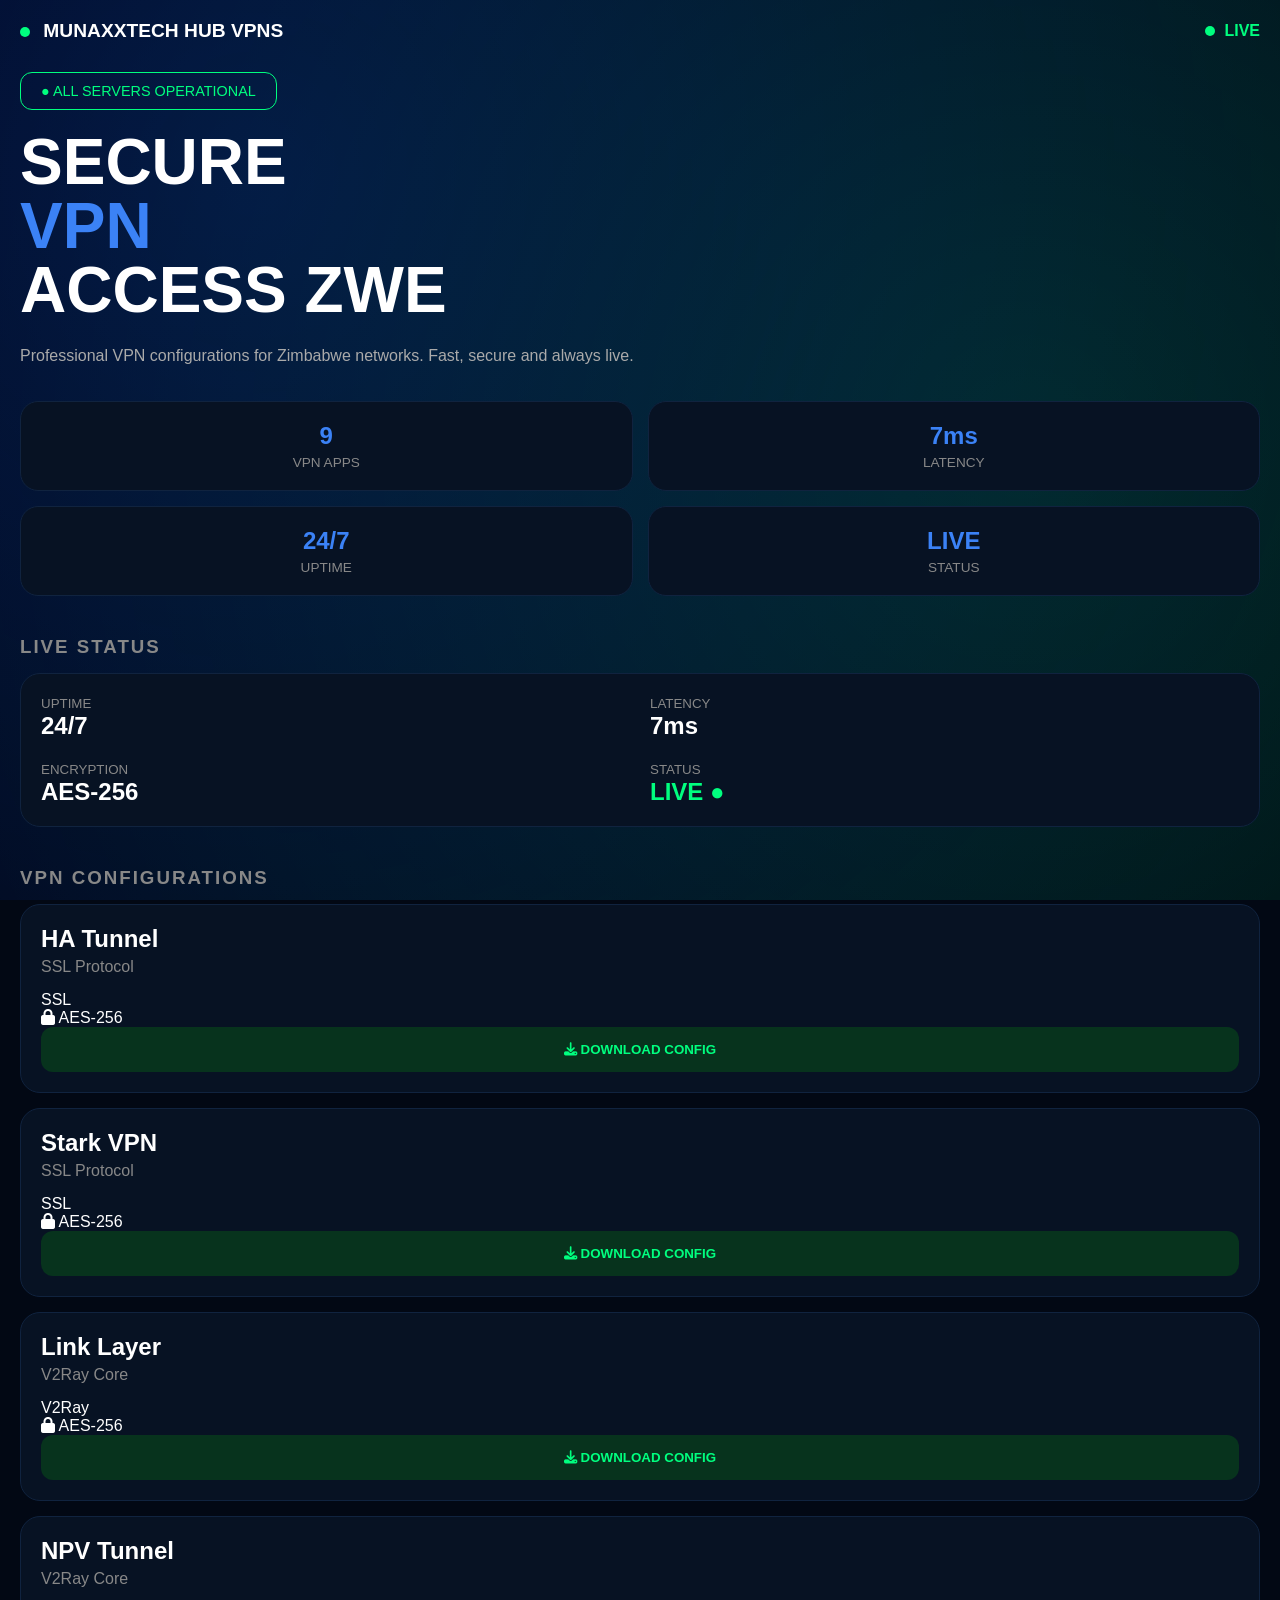
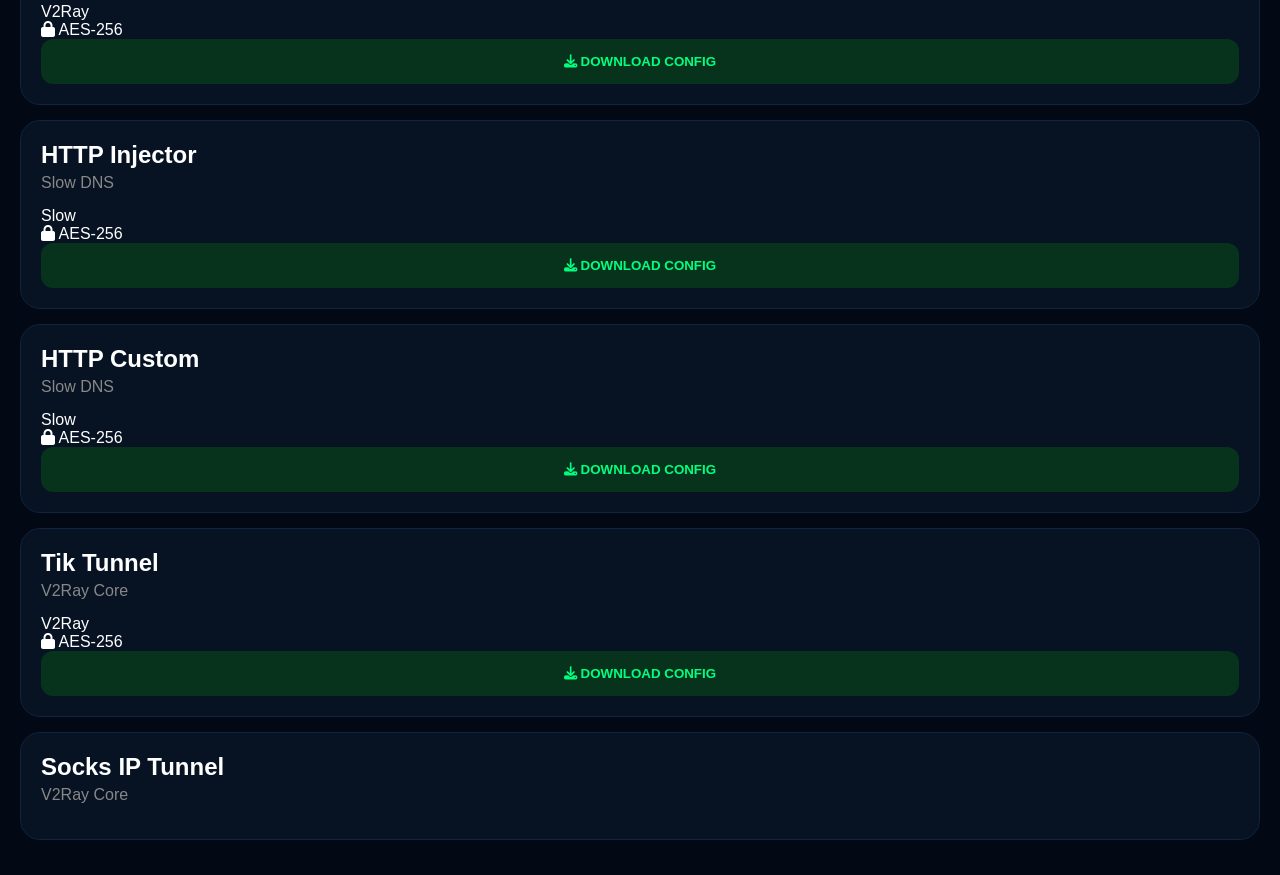
==== commit 126cbe36: "Update index.html" ====
--- a/index.html
+++ b/index.html
@@ -16,87 +16,87 @@
 <div class="background"></div>
 
 <header>
-    <div class="logo">
-        <span class="dot"></span>
-        MUNAXXTECH HUB VPNS
-    </div>
-
-    <div class="status">
-        <span class="live-dot"></span>
-        LIVE
-    </div>
+<div class="logo">
+<span class="dot"></span>
+MUNAXXTECH HUB VPNS
+</div>
+
+<div class="status">
+<span class="live-dot"></span>
+LIVE
+</div>
 </header>
 
 <section class="hero">
 
-    <div class="server-badge">
-        ● ALL SERVERS OPERATIONAL
-    </div>
-
-    <h1>
-        SECURE<br>
-        <span>VPN</span><br>
-        ACCESS ZWE
-    </h1>
-
-    <p>
-        Professional VPN configurations for Zimbabwe networks.
-        Fast, secure and always live.
-    </p>
+<div class="server-badge">
+● ALL SERVERS OPERATIONAL
+</div>
+
+<h1>
+SECURE <br>
+<span>VPN</span><br>
+ACCESS ZWE
+</h1>
+
+<p>
+Professional VPN configurations for Zimbabwe networks.
+Fast, secure and always live.
+</p>
 
 </section>
 
 <section class="stats">
 
-    <div class="card">
-        <h2>9</h2>
-        <p>VPN APPS</p>
-    </div>
-
-    <div class="card">
-        <h2>7ms</h2>
-        <p>LATENCY</p>
-    </div>
-
-    <div class="card">
-        <h2>24/7</h2>
-        <p>UPTIME</p>
-    </div>
-
-    <div class="card">
-        <h2>LIVE</h2>
-        <p>STATUS</p>
-    </div>
+<div class="card">
+<h2>9</h2>
+<p>VPN APPS</p>
+</div>
+
+<div class="card">
+<h2>7ms</h2>
+<p>LATENCY</p>
+</div>
+
+<div class="card">
+<h2>24/7</h2>
+<p>UPTIME</p>
+</div>
+
+<div class="card">
+<h2>LIVE</h2>
+<p>STATUS</p>
+</div>
 
 </section>
 
 <section class="live-status">
 
-    <h3>LIVE STATUS</h3>
-
-    <div class="status-card">
-
-        <div>
-            <small>UPTIME</small>
-            <h2>24/7</h2>
-        </div>
-
-        <div>
-            <small>LATENCY</small>
-            <h2>7ms</h2>
-        </div>
-
-        <div>
-            <small>ENCRYPTION</small>
-            <h2>AES-256</h2>
-        </div>
-
-        <div>
-            <small>STATUS</small>
-            <h2 class="green">LIVE ●</h2>
-        </div>
-
-    </div>
+<h3>LIVE STATUS</h3>
+
+<div class="status-card">
+
+<div>
+<small>UPTIME</small>
+<h2>24/7</h2>
+</div>
+
+<div>
+<small>LATENCY</small>
+<h2>7ms</h2>
+</div>
+
+<div>
+<small>ENCRYPTION</small>
+<h2>AES-256</h2>
+</div>
+
+<div>
+<small>STATUS</small>
+<h2 class="green">LIVE ●</h2>
+</div>
+
+</div>
 
 </section>
 
@@ -104,209 +104,152 @@
 
 <h3>VPN CONFIGURATIONS</h3>
 
-<div class="vpn-card">
-    <h2>HA Tunnel</h2>
-    <p>SSL Protocol</p>
-    <button>DOWNLOAD CONFIG</button>
-</div>
-
-<div class="vpn-card">
-    <h2>Stark VPN</h2>
-    <p>SSL Protocol</p>
-    <button>DOWNLOAD CONFIG</button>
-</div>
-
-<div class="vpn-card">
-    <h2>Link Layer</h2>
-    <p>V2Ray Core</p>
-    <button>DOWNLOAD CONFIG</button>
-</div>
-
-<div class="vpn-card">
-    <h2>NPV Tunnel</h2>
-    <p>V2Ray Core</p>
-    <button>DOWNLOAD CONFIG</button>
-</div>
-
-<div class="vpn-card">
-    <h2>HTTP Injector</h2>
-    <p>Slow DNS</p>
-    <button>DOWNLOAD CONFIG</button>
-</div>
-
-<div class="vpn-card">
-    <h2>HTTP Custom</h2>
-    <p>Slow DNS</p>
-    <button>DOWNLOAD CONFIG</button>
-</div>
-
-<div class="vpn-card">
-    <h2>Tik Tunnel</h2>
-    <p>V2Ray Core</p>
-    <button>DOWNLOAD CONFIG</button>
-</div>
-
-<div class="vpn-card">
-    <h2>Socks IP Tunnel</h2>
-    <p>V2Ray Core</p>
-    <button>DOWNLOAD CONFIG</button>
-</div>
-
-<div class="vpn-card">
-    <h2>V2Box</h2>
-    <p>V2Ray Core</p>
-    <button>DOWNLOAD CONFIG</button>
-</div>
-
-</section>
-
-<section class="owner">
-
-<h3>OWNER INFORMATION</h3>
-
-<div class="owner-card">
-
-    <div class="owner-icon">
-        <i class="fas fa-user-shield"></i>
-    </div>
-
-    <div>
-
-        <h2>MUNAXXTECH</h2>
-
-        <p><strong>Country:</strong> Zimbabwe 🇿🇼</p>
-
-        <p><strong>City:</strong> Harare</p>
-
-        <div class="skills">
-            <span>HTML</span>
-            <span>PYTHON</span>
-        </div>
-
-        <br>
-
-        <a class="whatsapp-owner-btn"
-        href="https://wa.me/263780939212?text=Hy%20MUNAXXTECH"
-        target="_blank">
-
-        <i class="fab fa-whatsapp"></i>
-        MESSAGE MUNAXXTECH
-
-        </a>
-
-    </div>
-
-</div>
-
-</section>
-
-<section class="quote">
-
-<h3>QUOTES</h3>
-
-<div class="quote-box">
-Technology is best when it brings freedom — fast, secure and reliable access.
-</div>
-
-<br>
-
-<div class="quote-box">
-MUNAXXTECH helps Zimbabweans always get connected to fast networks 🇿🇼.
-</div>
-
-</section>
-
-<section class="connect">
-
-<h3>CONNECT WITH US</h3>
-
-<a class="connect-btn"
-href="https://whatsapp.com/channel/0029Vb84YoXBPzjUjqbZ5Y3A"
-target="_blank">
-
-<i class="fab fa-whatsapp"></i>
-OFFICIAL CHANNEL
-
-</a>
-
-<a class="connect-btn"
-href="https://chat.whatsapp.com/Ico1FmqPQt24l20AGNIb79?s=cl&p=a&ilr=1"
-target="_blank">
-
-<i class="fab fa-whatsapp"></i>
-OFFICIAL GROUP
-
-</a>
-
-<a class="connect-btn"
-href="https://t.me/+JIW2xz5y0QU4YjM0"
-target="_blank">
-
-<i class="fab fa-telegram"></i>
-TELEGRAM GROUP
-
-</a>
-
-</section>
-
-<footer>
-    MUNAXXTECH HUB VPNS © 2025
-    <br>
-    Keeping Zimbabwe Connected 🇿🇼
-</footer>
-
-<!-- POPUP -->
-
-<div class="popup" id="configPopup">
-
-<div class="popup-content">
-
-<div class="popup-emoji">😉</div>
-
-<h2>File Not Available</h2>
-
-<p>
-This config file is currently unavailable.
-Check back soon or contact MUNAXXTECH directly.
-</p>
-
-<div class="popup-box">
-● CONFIG • OFFLINE
-</div>
-
-<div class="popup-box">
-● AES-256 • PENDING
-</div>
-
-<button class="close-btn" onclick="closePopup()">
-CLOSE
-</button>
-
-</div>
-
-</div>
-
-<script>
-
-const buttons = document.querySelectorAll(".vpn-card button");
-
-buttons.forEach(button => {
-button.addEventListener("click", () => {
-document.getElementById("configPopup").style.display = "flex";
-});
-});
-
-function closePopup() {
-document.getElementById("configPopup").style.display = "none";
-}
-
-window.addEventListener("click", function(e){
-if(e.target === document.getElementById("configPopup")){
-closePopup();
-}
-});
-
-</script>
-
-</body>
-</html>+<!-- HA Tunnel -->
+<div class="vpn-card">
+<div class="vpn-top">
+<div>
+<h2>HA Tunnel</h2>
+<p>SSL Protocol</p>
+</div>
+
+<div class="vpn-right">
+<span class="tag">SSL</span>
+<div class="encrypt"><i class="fas fa-lock"></i> AES-256</div>
+</div>
+</div>
+
+<button class="download-btn">
+<i class="fas fa-download"></i>
+DOWNLOAD CONFIG
+</button>
+</div>
+
+<!-- Stark VPN -->
+<div class="vpn-card">
+<div class="vpn-top">
+<div>
+<h2>Stark VPN</h2>
+<p>SSL Protocol</p>
+</div>
+
+<div class="vpn-right">
+<span class="tag">SSL</span>
+<div class="encrypt"><i class="fas fa-lock"></i> AES-256</div>
+</div>
+</div>
+
+<button class="download-btn">
+<i class="fas fa-download"></i>
+DOWNLOAD CONFIG
+</button>
+</div>
+
+<!-- Link Layer -->
+<div class="vpn-card">
+<div class="vpn-top">
+<div>
+<h2>Link Layer</h2>
+<p>V2Ray Core</p>
+</div>
+
+<div class="vpn-right">
+<span class="tag">V2Ray</span>
+<div class="encrypt"><i class="fas fa-lock"></i> AES-256</div>
+</div>
+</div>
+
+<button class="download-btn">
+<i class="fas fa-download"></i>
+DOWNLOAD CONFIG
+</button>
+</div>
+
+<!-- NPV Tunnel -->
+<div class="vpn-card">
+<div class="vpn-top">
+<div>
+<h2>NPV Tunnel</h2>
+<p>V2Ray Core</p>
+</div>
+
+<div class="vpn-right">
+<span class="tag">V2Ray</span>
+<div class="encrypt"><i class="fas fa-lock"></i> AES-256</div>
+</div>
+</div>
+
+<button class="download-btn">
+<i class="fas fa-download"></i>
+DOWNLOAD CONFIG
+</button>
+</div>
+
+<!-- HTTP Injector -->
+<div class="vpn-card">
+<div class="vpn-top">
+<div>
+<h2>HTTP Injector</h2>
+<p>Slow DNS</p>
+</div>
+
+<div class="vpn-right">
+<span class="tag">Slow</span>
+<div class="encrypt"><i class="fas fa-lock"></i> AES-256</div>
+</div>
+</div>
+
+<button class="download-btn">
+<i class="fas fa-download"></i>
+DOWNLOAD CONFIG
+</button>
+</div>
+
+<!-- HTTP Custom -->
+<div class="vpn-card">
+<div class="vpn-top">
+<div>
+<h2>HTTP Custom</h2>
+<p>Slow DNS</p>
+</div>
+
+<div class="vpn-right">
+<span class="tag">Slow</span>
+<div class="encrypt"><i class="fas fa-lock"></i> AES-256</div>
+</div>
+</div>
+
+<button class="download-btn">
+<i class="fas fa-download"></i>
+DOWNLOAD CONFIG
+</button>
+</div>
+
+<!-- Tik Tunnel -->
+<div class="vpn-card">
+<div class="vpn-top">
+<div>
+<h2>Tik Tunnel</h2>
+<p>V2Ray Core</p>
+</div>
+
+<div class="vpn-right">
+<span class="tag">V2Ray</span>
+<div class="encrypt"><i class="fas fa-lock"></i> AES-256</div>
+</div>
+</div>
+
+<button class="download-btn">
+<i class="fas fa-download"></i>
+DOWNLOAD CONFIG
+</button>
+</div>
+
+<!-- Socks IP Tunnel -->
+<div class="vpn-card">
+<div class="vpn-top">
+<div>
+<h2>Socks IP Tunnel</h2>
+<p>V2Ray Core</p>
+</div>
+
+<div class="
--- a/style.css
+++ b/style.css
@@ -7,7 +7,7 @@
 
 body{
 background:#020814;
-color:white;
+color:#fff;
 padding:20px;
 overflow-x:hidden;
 }
@@ -32,17 +32,17 @@
 }
 
 .logo{
-font-size:1.3rem;
+font-size:1.2rem;
 font-weight:bold;
 }
 
 .dot{
+width:10px;
 height:10px;
-width:10px;
 background:#00ff7f;
 display:inline-block;
 border-radius:50%;
-margin-right:10px;
+margin-right:8px;
 }
 
 .status{
@@ -54,8 +54,8 @@
 width:10px;
 height:10px;
 background:#00ff7f;
+display:inline-block;
 border-radius:50%;
-display:inline-block;
 margin-right:5px;
 }
 
@@ -65,11 +65,12 @@
 
 .server-badge{
 display:inline-block;
+padding:10px 20px;
 border:1px solid #00ff7f;
-padding:10px 20px;
-border-radius:10px;
+border-radius:12px;
 color:#00ff7f;
 margin-bottom:20px;
+font-size:.9rem;
 }
 
 .hero h1{
@@ -98,16 +99,26 @@
 .card{
 background:#071223;
 padding:20px;
-border-radius:15px;
+border-radius:18px;
 text-align:center;
 border:1px solid #10233f;
 }
 
 .card h2{
 color:#3b82f6;
-}
-
-.live-status{
+margin-bottom:5px;
+}
+
+.card p{
+color:#888;
+font-size:.85rem;
+}
+
+.live-status,
+.vpn-section,
+.owner,
+.quote,
+.connect{
 margin-top:40px;
 }
 
@@ -117,7 +128,7 @@
 .quote h3,
 .connect h3{
 margin-bottom:15px;
-letter-spacing:3px;
+letter-spacing:2px;
 color:#888;
 }
 
@@ -131,19 +142,19 @@
 border:1px solid #10233f;
 }
 
+.status-card small{
+color:#888;
+}
+
 .green{
 color:#00ff7f;
 }
 
-.vpn-section{
-margin-top:40px;
-}
-
 .vpn-card{
 background:#071223;
 padding:20px;
 border-radius:20px;
-margin-bottom:20px;
+margin-bottom:15px;
 border:1px solid #10233f;
 }
 
@@ -165,15 +176,16 @@
 color:#00ff7f;
 font-weight:bold;
 cursor:pointer;
-}
-
-.owner{
-margin-top:40px;
+transition:.3s;
+}
+
+.vpn-card button:hover{
+transform:translateY(-2px);
 }
 
 .owner-card{
 background:#071223;
-padding:20px;
+padding:25px;
 border-radius:20px;
 display:flex;
 gap:20px;
@@ -182,7 +194,7 @@
 }
 
 .owner-icon{
-font-size:40px;
+font-size:45px;
 color:#3b82f6;
 }
 
@@ -191,16 +203,27 @@
 }
 
 .skills span{
+display:inline-block;
+padding:8px 15px;
 background:#09172b;
 border:1px solid #1b3d6f;
-padding:8px 15px;
-border-radius:8px;
+border-radius:10px;
 margin-right:10px;
-display:inline-block;
-}
-
-.quote{
-margin-top:40px;
+margin-top:8px;
+}
+
+.whatsapp-owner-btn{
+display:inline-flex;
+align-items:center;
+gap:10px;
+margin-top:15px;
+padding:12px 18px;
+background:#07331d;
+color:#00ff7f;
+text-decoration:none;
+border:1px solid #00ff7f;
+border-radius:12px;
+font-weight:bold;
 }
 
 .quote-box{
@@ -209,36 +232,95 @@
 border-radius:20px;
 border-left:4px solid #3b82f6;
 color:#bbb;
-font-style:italic;
-}
-
-.connect{
-margin-top:40px;
+line-height:1.8;
 }
 
 .connect-btn{
 display:flex;
 align-items:center;
-gap:10px;
+gap:12px;
+background:#071223;
+border:1px solid #10233f;
+padding:18px;
+border-radius:15px;
+margin-bottom:15px;
 text-decoration:none;
 color:white;
-background:#071223;
-padding:20px;
-border-radius:15px;
-margin-bottom:15px;
-border:1px solid #07331d;
+font-weight:bold;
 }
 
 .connect-btn i{
-font-size:24px;
+font-size:22px;
 color:#00ff7f;
 }
 
 footer{
 text-align:center;
-margin-top:40px;
+margin-top:50px;
 padding:20px;
 color:#777;
+line-height:1.8;
+}
+
+/* POPUP */
+
+.popup{
+display:none;
+position:fixed;
+top:0;
+left:0;
+width:100%;
+height:100%;
+background:rgba(0,0,0,.85);
+justify-content:center;
+align-items:center;
+padding:20px;
+z-index:9999;
+}
+
+.popup-content{
+background:#071223;
+width:100%;
+max-width:420px;
+padding:30px;
+border-radius:25px;
+border:1px solid #10233f;
+text-align:center;
+}
+
+.popup-emoji{
+font-size:60px;
+margin-bottom:15px;
+}
+
+.popup-content h2{
+margin-bottom:15px;
+}
+
+.popup-content p{
+color:#aaa;
+line-height:1.8;
+margin-bottom:20px;
+}
+
+.popup-box{
+background:#09172b;
+border:1px solid #1b3d6f;
+padding:18px;
+border-radius:12px;
+margin-bottom:15px;
+color:#888;
+}
+
+.close-btn{
+width:100%;
+padding:16px;
+border:none;
+border-radius:12px;
+background:#2563eb;
+color:white;
+font-weight:bold;
+cursor:pointer;
 }
 
 @media(max-width:768px){
@@ -252,4 +334,8 @@
 text-align:center;
 }
 
+.status-card{
+grid-template-columns:1fr;
+}
+
 }
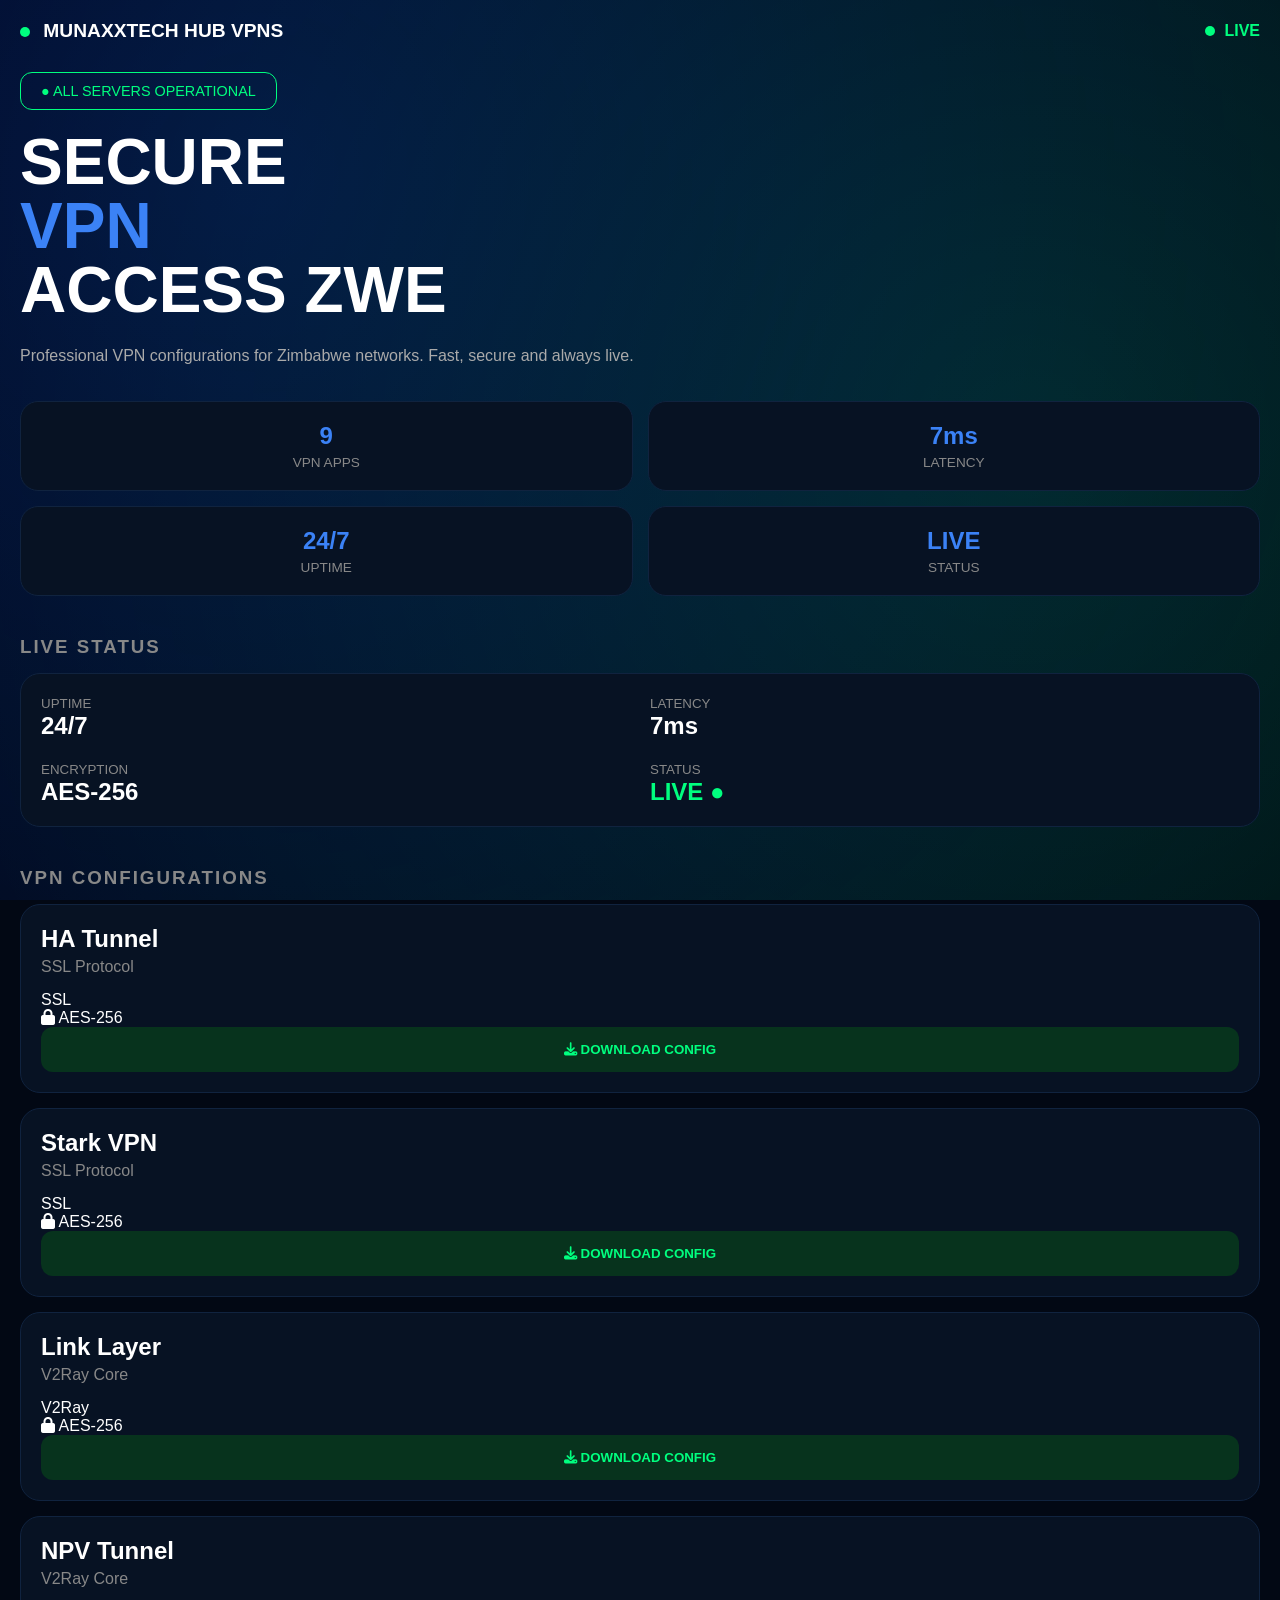
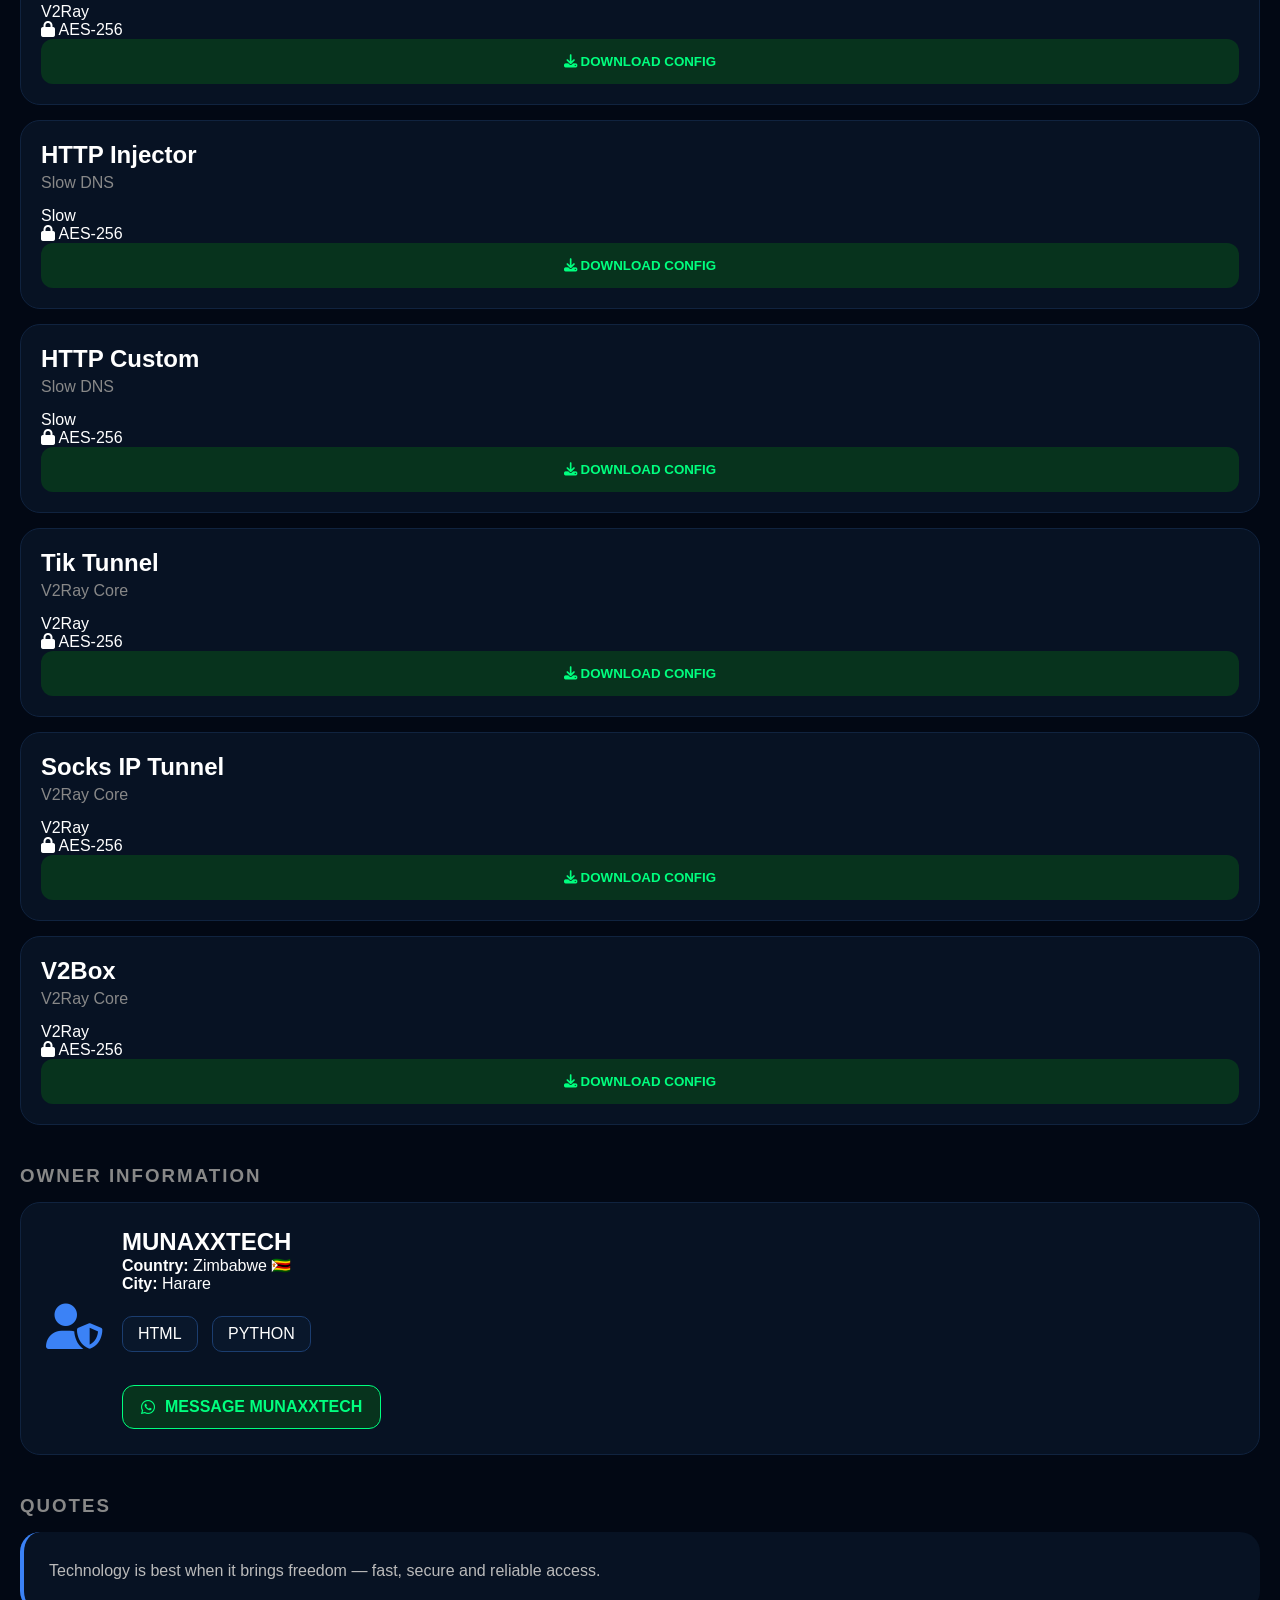
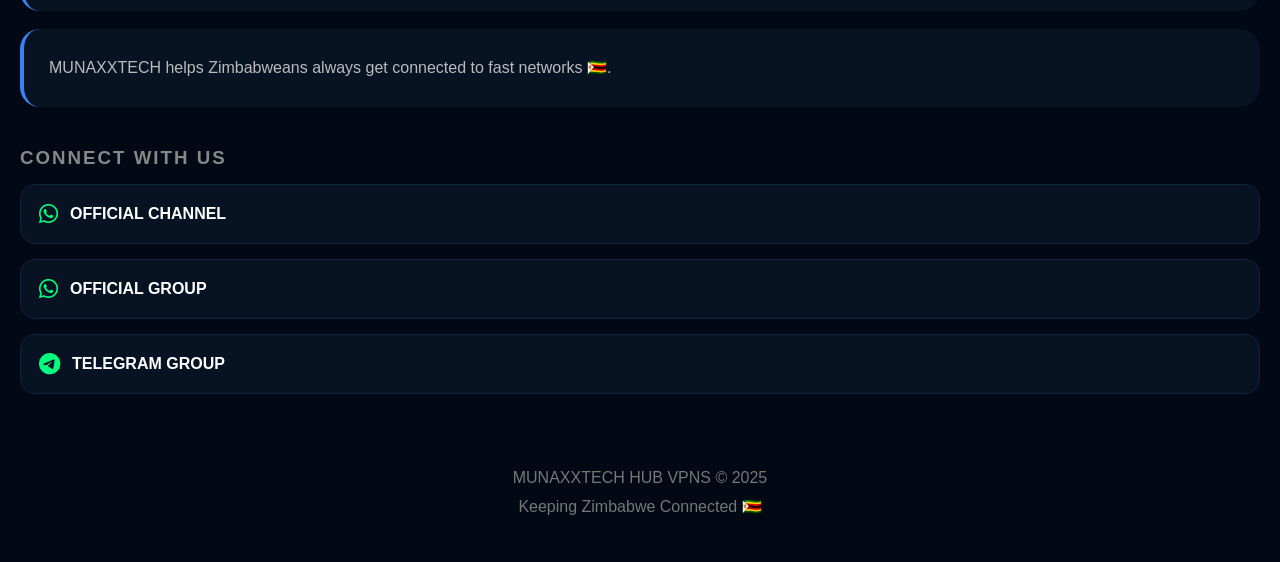
==== commit f6dcd308: "Update index.html" ====
--- a/index.html
+++ b/index.html
@@ -252,4 +252,180 @@
 <p>V2Ray Core</p>
 </div>
 
-<div class="+<div class="vpn-right">
+<span class="tag">V2Ray</span>
+<div class="encrypt"><i class="fas fa-lock"></i> AES-256</div>
+</div>
+</div>
+
+<button class="download-btn">
+<i class="fas fa-download"></i>
+DOWNLOAD CONFIG
+</button>
+</div>
+
+<!-- V2Box -->
+<div class="vpn-card">
+<div class="vpn-top">
+<div>
+<h2>V2Box</h2>
+<p>V2Ray Core</p>
+</div>
+
+<div class="vpn-right">
+<span class="tag">V2Ray</span>
+<div class="encrypt"><i class="fas fa-lock"></i> AES-256</div>
+</div>
+</div>
+
+<button class="download-btn">
+<i class="fas fa-download"></i>
+DOWNLOAD CONFIG
+</button>
+</div>
+
+</section>
+
+<section class="owner">
+
+<h3>OWNER INFORMATION</h3>
+
+<div class="owner-card">
+
+<div class="owner-icon">
+<i class="fas fa-user-shield"></i>
+</div>
+
+<div>
+
+<h2>MUNAXXTECH</h2>
+
+<p><strong>Country:</strong> Zimbabwe 🇿🇼</p>
+<p><strong>City:</strong> Harare</p>
+
+<div class="skills">
+<span>HTML</span>
+<span>PYTHON</span>
+</div>
+
+<br>
+
+<a class="whatsapp-owner-btn"
+href="https://wa.me/263780939212?text=Hy%20MUNAXXTECH"
+target="_blank">
+
+<i class="fab fa-whatsapp"></i>
+MESSAGE MUNAXXTECH
+
+</a>
+
+</div>
+
+</div>
+
+</section>
+
+<section class="quote">
+
+<h3>QUOTES</h3>
+
+<div class="quote-box">
+Technology is best when it brings freedom — fast, secure and reliable access.
+</div>
+
+<br>
+
+<div class="quote-box">
+MUNAXXTECH helps Zimbabweans always get connected to fast networks 🇿🇼.
+</div>
+
+</section>
+
+<section class="connect">
+
+<h3>CONNECT WITH US</h3>
+
+<a class="connect-btn"
+href="https://whatsapp.com/channel/0029Vb84YoXBPzjUjqbZ5Y3A"
+target="_blank">
+<i class="fab fa-whatsapp"></i>
+OFFICIAL CHANNEL
+</a>
+
+<a class="connect-btn"
+href="https://chat.whatsapp.com/Ico1FmqPQt24l20AGNIb79?s=cl&p=a&ilr=1"
+target="_blank">
+<i class="fab fa-whatsapp"></i>
+OFFICIAL GROUP
+</a>
+
+<a class="connect-btn"
+href="https://t.me/+JIW2xz5y0QU4YjM0"
+target="_blank">
+<i class="fab fa-telegram"></i>
+TELEGRAM GROUP
+</a>
+
+</section>
+
+<footer>
+MUNAXXTECH HUB VPNS © 2025
+<br>
+Keeping Zimbabwe Connected 🇿🇼
+</footer>
+
+<!-- POPUP -->
+
+<div class="popup" id="configPopup">
+
+<div class="popup-content">
+
+<div class="popup-emoji">😉</div>
+
+<h2>File Not Available</h2>
+
+<p>
+This config file is currently unavailable.
+Check back soon or contact MUNAXXTECH directly.
+</p>
+
+<div class="popup-box">
+● CONFIG • OFFLINE
+</div>
+
+<div class="popup-box">
+● AES-256 • PENDING
+</div>
+
+<button class="close-btn" onclick="closePopup()">
+CLOSE
+</button>
+
+</div>
+
+</div>
+
+<script>
+
+const buttons = document.querySelectorAll(".download-btn");
+
+buttons.forEach(button => {
+button.addEventListener("click", () => {
+document.getElementById("configPopup").style.display = "flex";
+});
+});
+
+function closePopup(){
+document.getElementById("configPopup").style.display = "none";
+}
+
+window.addEventListener("click", function(e){
+if(e.target === document.getElementById("configPopup")){
+closePopup();
+}
+});
+
+</script>
+
+</body>
+</html>
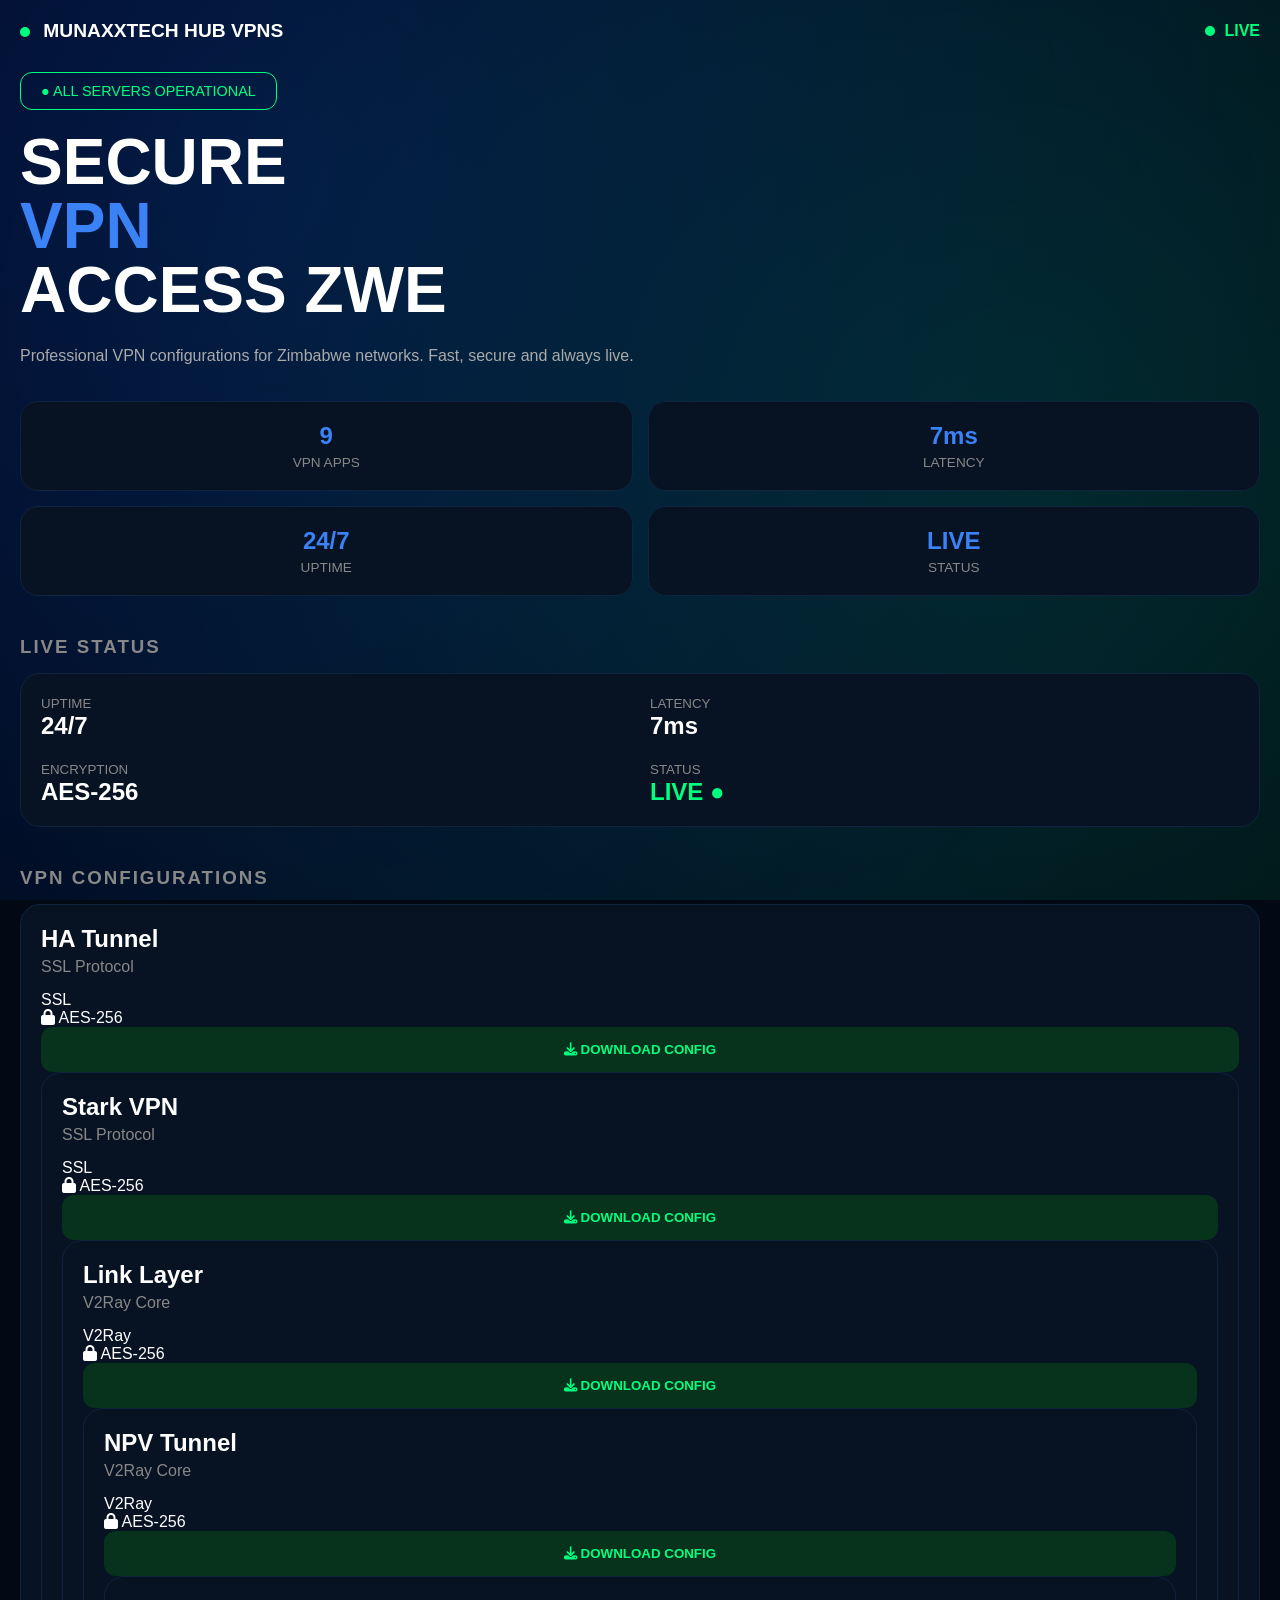
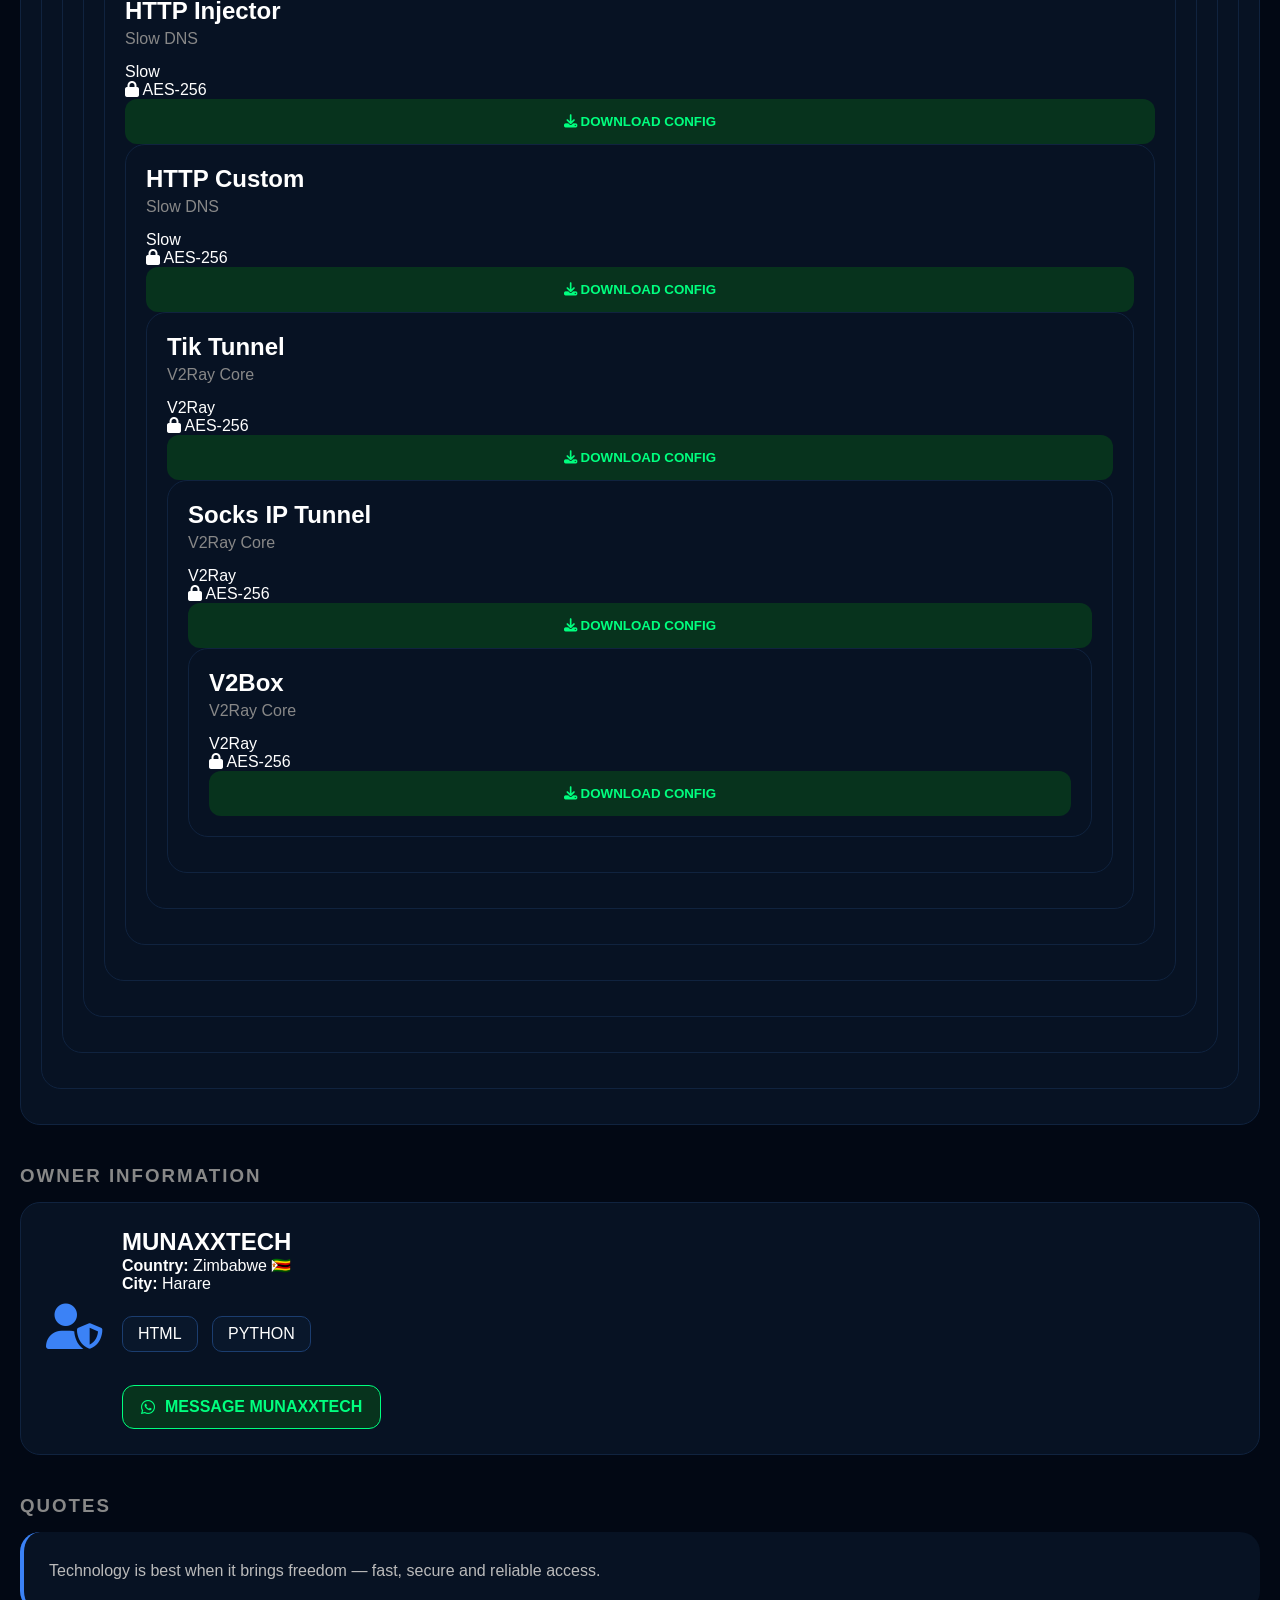
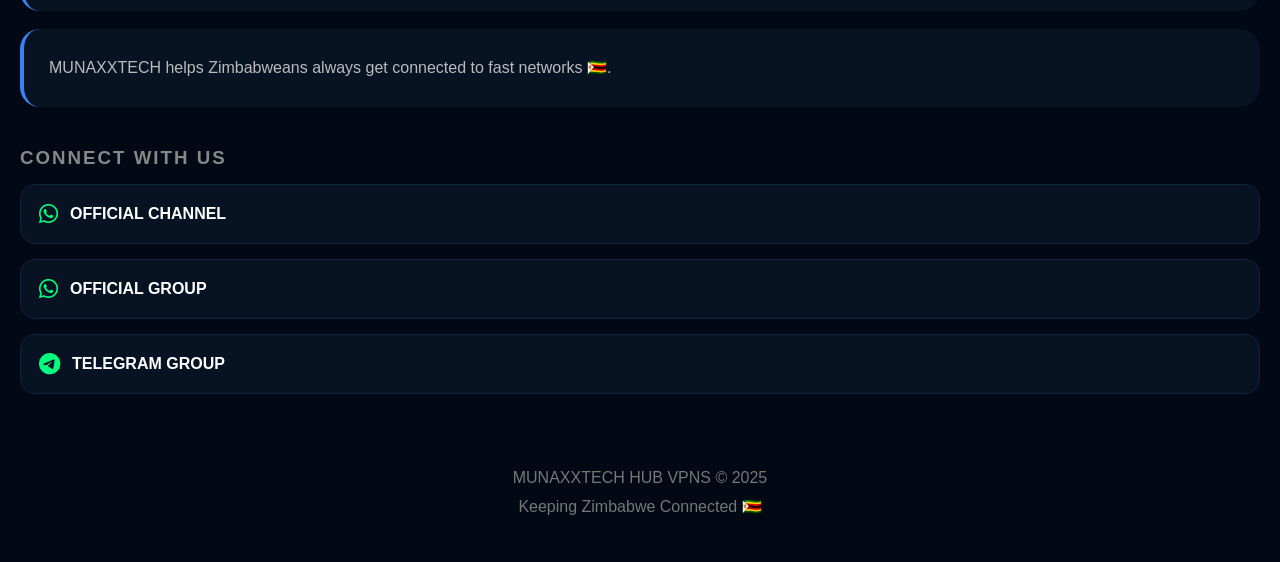
==== commit b02d4653: "Update index.html" ====
--- a/index.html
+++ b/index.html
@@ -118,11 +118,16 @@
 </div>
 </div>
 
-<button class="download-btn">
-<i class="fas fa-download"></i>
-DOWNLOAD CONFIG
-</button>
-</div>
+<button class="download-btn"><div class="signal-bars">
+<span></span>
+<span></span>
+<span></span>
+<span></span>
+</div><i class="fas fa-download"></i>
+
+DOWNLOAD CONFIG
+
+</button>
 
 <!-- Stark VPN -->
 <div class="vpn-card">
@@ -138,11 +143,16 @@
 </div>
 </div>
 
-<button class="download-btn">
-<i class="fas fa-download"></i>
-DOWNLOAD CONFIG
-</button>
-</div>
+<button class="download-btn"><div class="signal-bars">
+<span></span>
+<span></span>
+<span></span>
+<span></span>
+</div><i class="fas fa-download"></i>
+
+DOWNLOAD CONFIG
+
+</button>
 
 <!-- Link Layer -->
 <div class="vpn-card">
@@ -158,11 +168,16 @@
 </div>
 </div>
 
-<button class="download-btn">
-<i class="fas fa-download"></i>
-DOWNLOAD CONFIG
-</button>
-</div>
+<button class="download-btn"><div class="signal-bars">
+<span></span>
+<span></span>
+<span></span>
+<span></span>
+</div><i class="fas fa-download"></i>
+
+DOWNLOAD CONFIG
+
+</button>
 
 <!-- NPV Tunnel -->
 <div class="vpn-card">
@@ -178,11 +193,16 @@
 </div>
 </div>
 
-<button class="download-btn">
-<i class="fas fa-download"></i>
-DOWNLOAD CONFIG
-</button>
-</div>
+<button class="download-btn"><div class="signal-bars">
+<span></span>
+<span></span>
+<span></span>
+<span></span>
+</div><i class="fas fa-download"></i>
+
+DOWNLOAD CONFIG
+
+</button>
 
 <!-- HTTP Injector -->
 <div class="vpn-card">
@@ -198,11 +218,16 @@
 </div>
 </div>
 
-<button class="download-btn">
-<i class="fas fa-download"></i>
-DOWNLOAD CONFIG
-</button>
-</div>
+<button class="download-btn"><div class="signal-bars">
+<span></span>
+<span></span>
+<span></span>
+<span></span>
+</div><i class="fas fa-download"></i>
+
+DOWNLOAD CONFIG
+
+</button>
 
 <!-- HTTP Custom -->
 <div class="vpn-card">
@@ -218,11 +243,16 @@
 </div>
 </div>
 
-<button class="download-btn">
-<i class="fas fa-download"></i>
-DOWNLOAD CONFIG
-</button>
-</div>
+<button class="download-btn"><div class="signal-bars">
+<span></span>
+<span></span>
+<span></span>
+<span></span>
+</div><i class="fas fa-download"></i>
+
+DOWNLOAD CONFIG
+
+</button>
 
 <!-- Tik Tunnel -->
 <div class="vpn-card">
@@ -238,11 +268,16 @@
 </div>
 </div>
 
-<button class="download-btn">
-<i class="fas fa-download"></i>
-DOWNLOAD CONFIG
-</button>
-</div>
+<button class="download-btn"><div class="signal-bars">
+<span></span>
+<span></span>
+<span></span>
+<span></span>
+</div><i class="fas fa-download"></i>
+
+DOWNLOAD CONFIG
+
+</button>
 
 <!-- Socks IP Tunnel -->
 <div class="vpn-card">
@@ -258,11 +293,16 @@
 </div>
 </div>
 
-<button class="download-btn">
-<i class="fas fa-download"></i>
-DOWNLOAD CONFIG
-</button>
-</div>
+<button class="download-btn"><div class="signal-bars">
+<span></span>
+<span></span>
+<span></span>
+<span></span>
+</div><i class="fas fa-download"></i>
+
+DOWNLOAD CONFIG
+
+</button>
 
 <!-- V2Box -->
 <div class="vpn-card">
@@ -278,11 +318,16 @@
 </div>
 </div>
 
-<button class="download-btn">
-<i class="fas fa-download"></i>
-DOWNLOAD CONFIG
-</button>
-</div>
+<button class="download-btn"><div class="signal-bars">
+<span></span>
+<span></span>
+<span></span>
+<span></span>
+</div><i class="fas fa-download"></i>
+
+DOWNLOAD CONFIG
+
+</button>
 
 </section>
 
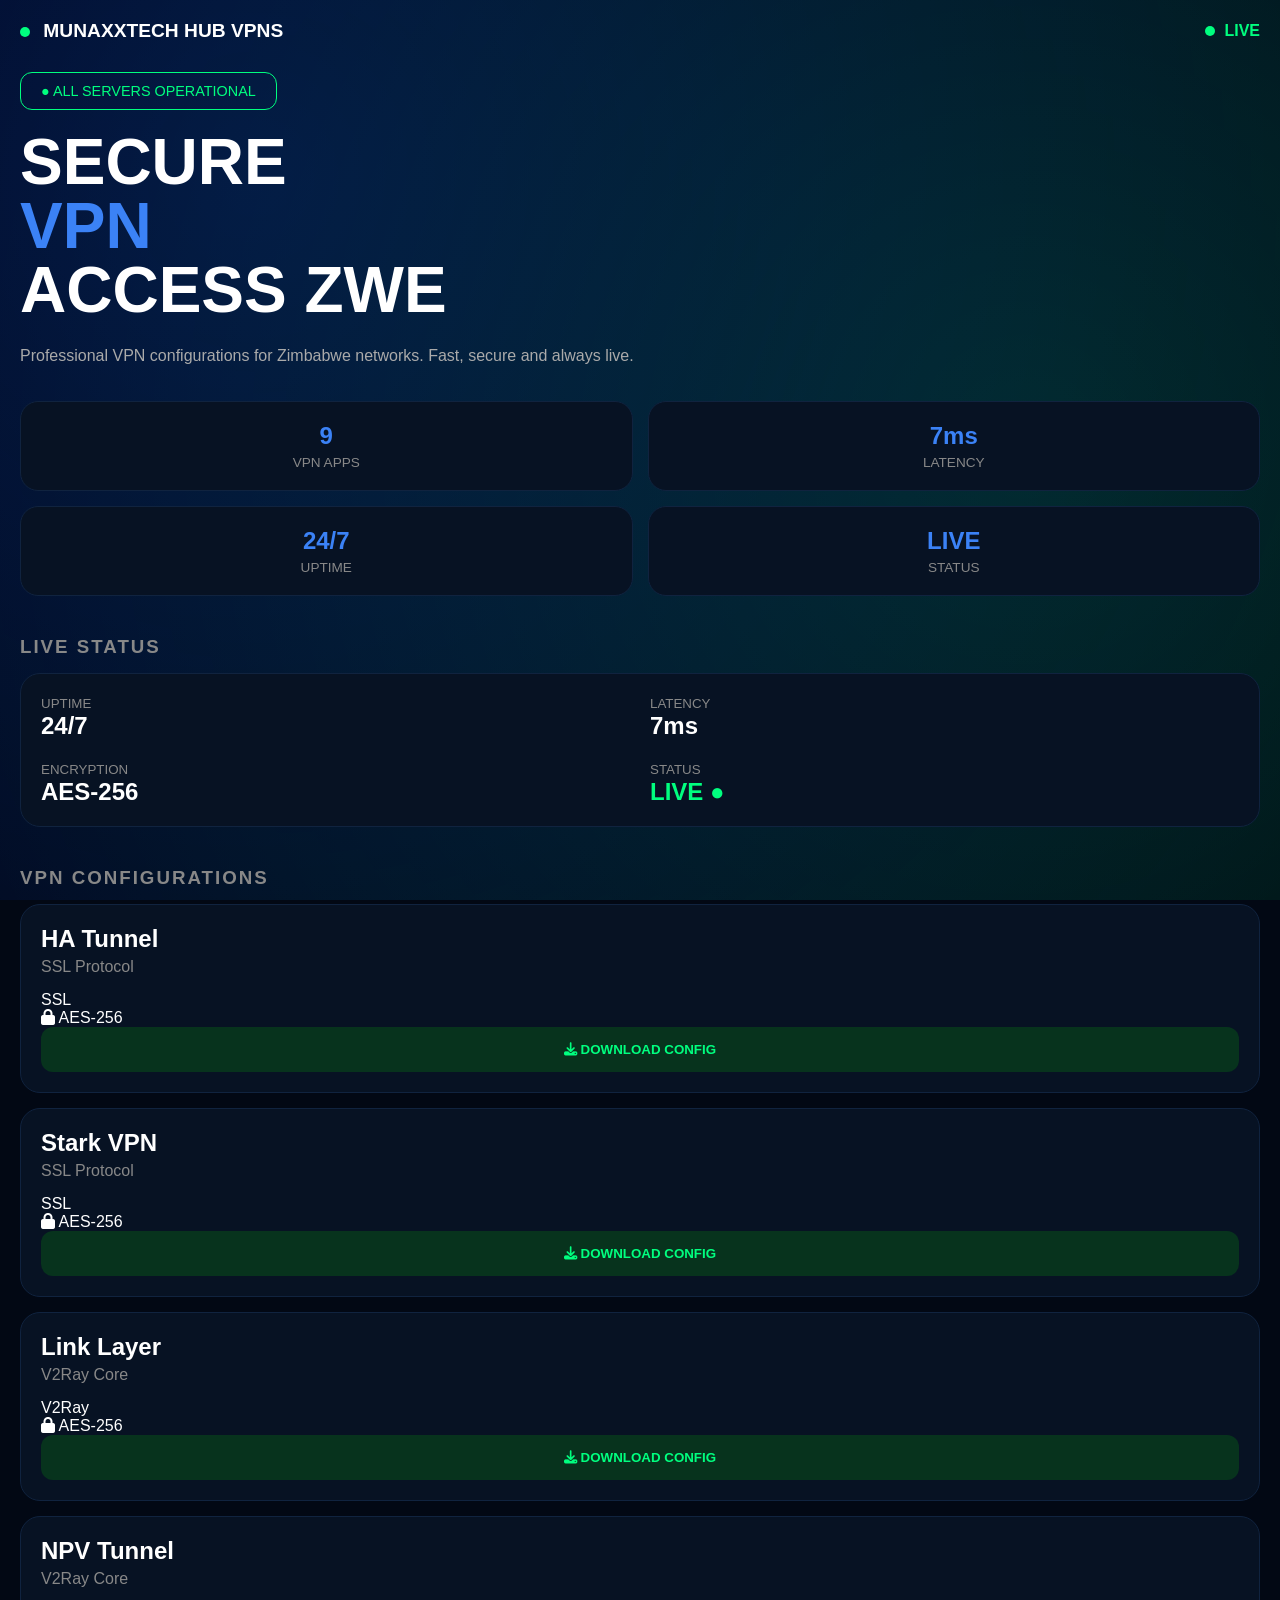
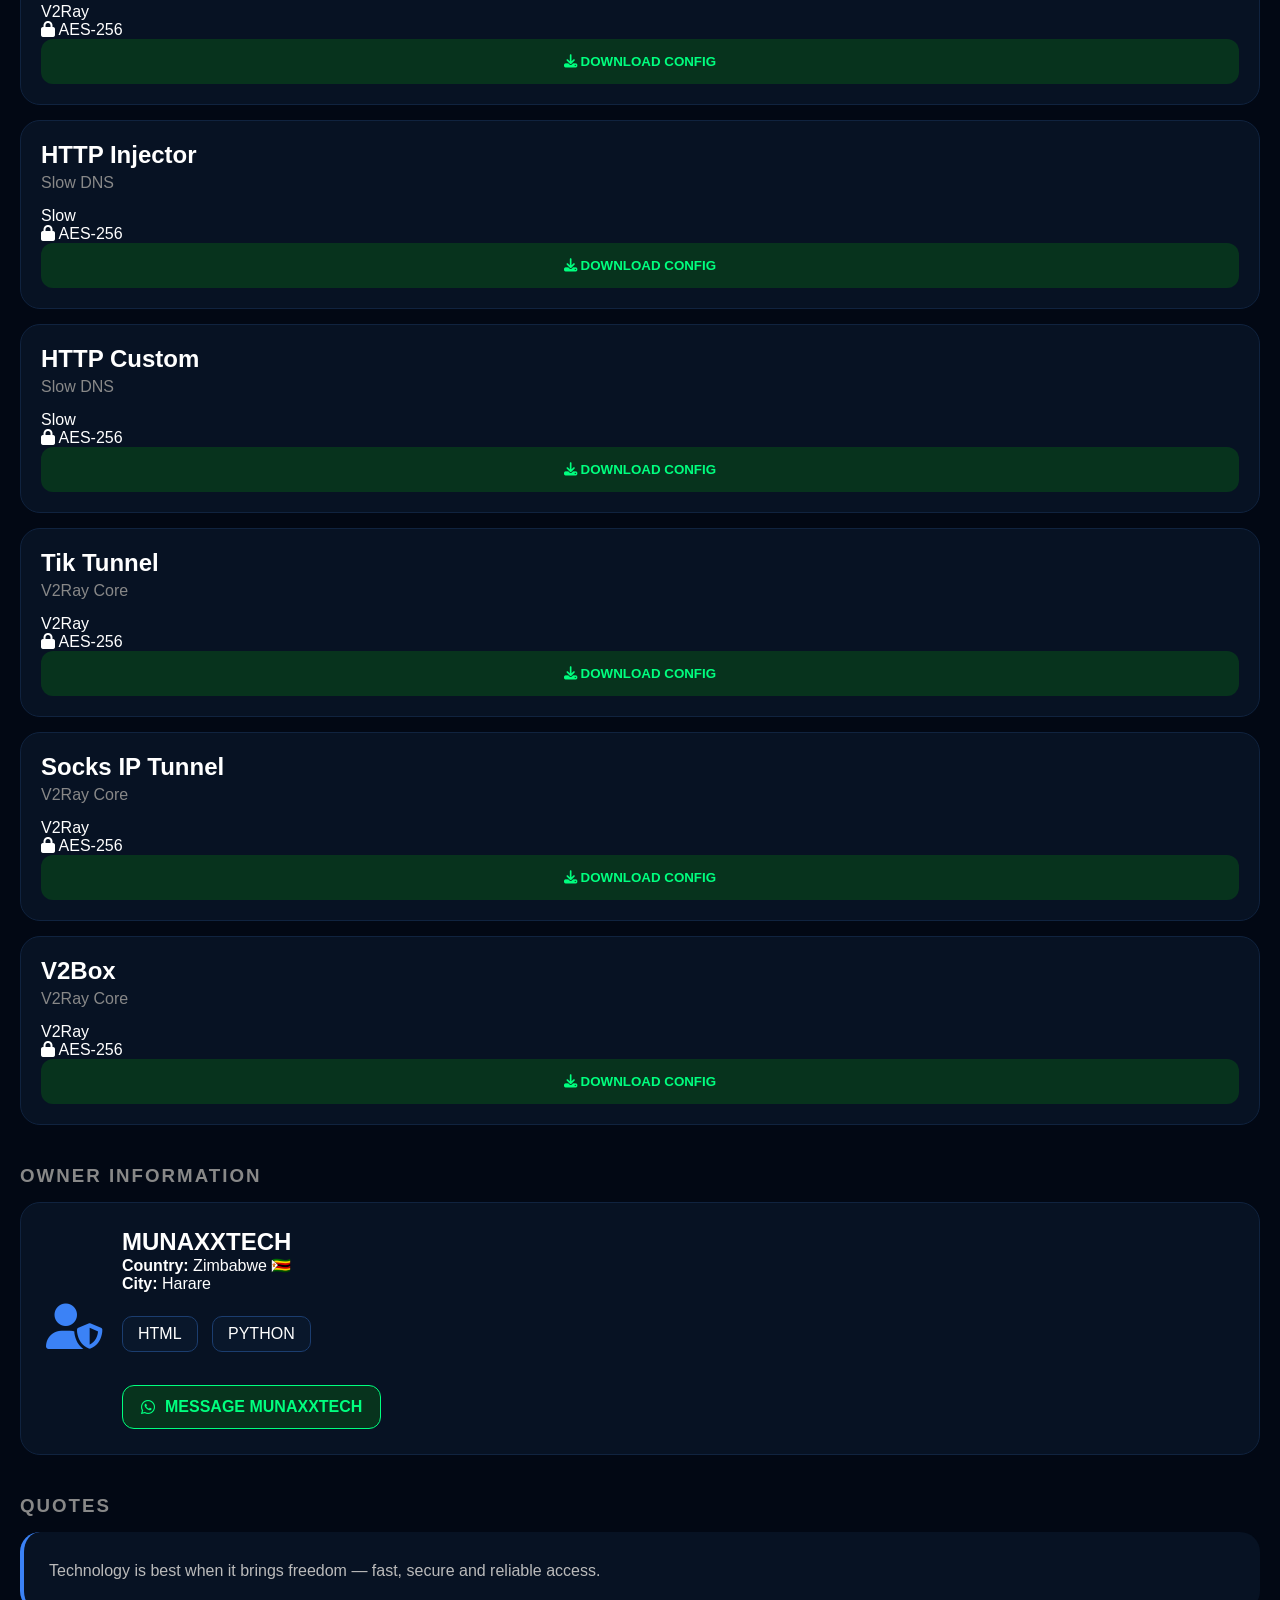
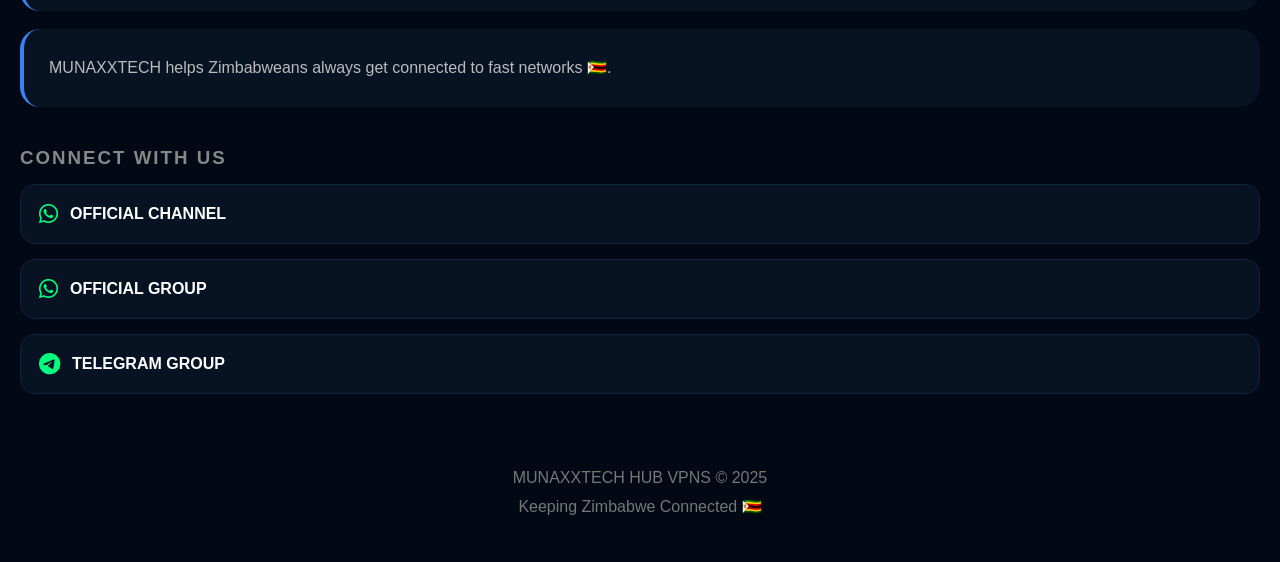
==== commit 2437d2d6: "Update index.html" ====
--- a/index.html
+++ b/index.html
@@ -126,7 +126,7 @@
 </div><i class="fas fa-download"></i>
 
 DOWNLOAD CONFIG
-
+</div>
 </button>
 
 <!-- Stark VPN -->
@@ -153,6 +153,7 @@
 DOWNLOAD CONFIG
 
 </button>
+</div>
 
 <!-- Link Layer -->
 <div class="vpn-card">
@@ -178,6 +179,7 @@
 DOWNLOAD CONFIG
 
 </button>
+</div>
 
 <!-- NPV Tunnel -->
 <div class="vpn-card">
@@ -203,6 +205,7 @@
 DOWNLOAD CONFIG
 
 </button>
+</div>
 
 <!-- HTTP Injector -->
 <div class="vpn-card">
@@ -228,6 +231,7 @@
 DOWNLOAD CONFIG
 
 </button>
+</div>
 
 <!-- HTTP Custom -->
 <div class="vpn-card">
@@ -253,6 +257,7 @@
 DOWNLOAD CONFIG
 
 </button>
+</div>
 
 <!-- Tik Tunnel -->
 <div class="vpn-card">
@@ -278,6 +283,7 @@
 DOWNLOAD CONFIG
 
 </button>
+</div>
 
 <!-- Socks IP Tunnel -->
 <div class="vpn-card">
@@ -303,6 +309,7 @@
 DOWNLOAD CONFIG
 
 </button>
+</div>
 
 <!-- V2Box -->
 <div class="vpn-card">
@@ -328,6 +335,7 @@
 DOWNLOAD CONFIG
 
 </button>
+</div>
 
 </section>
 
